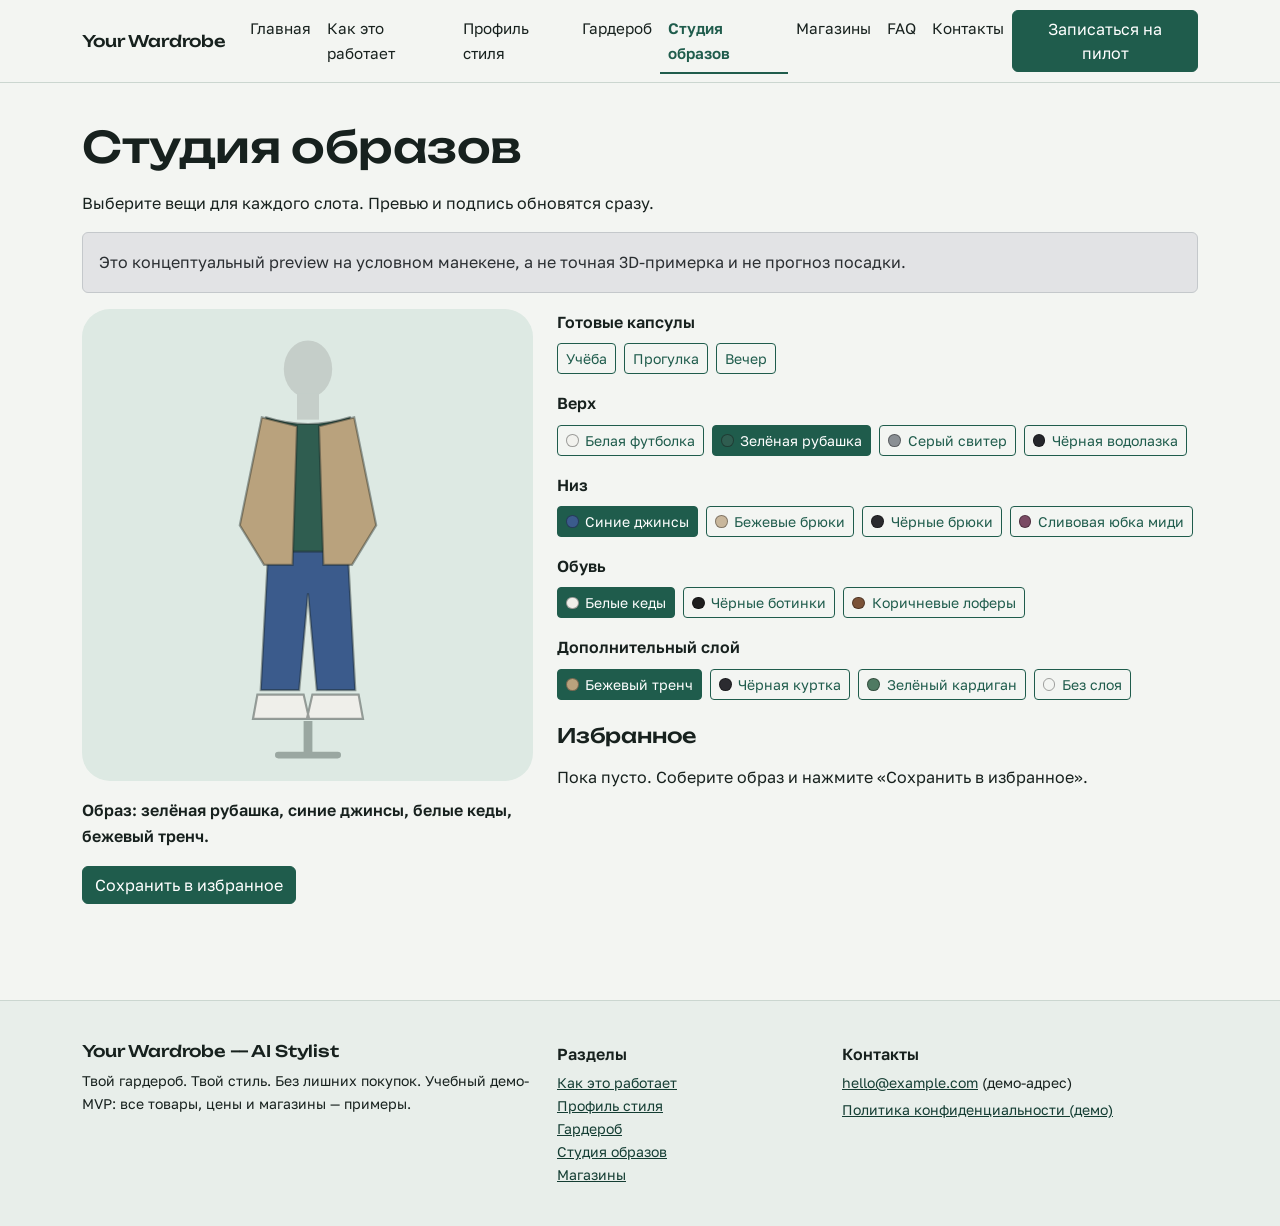
==== outfit-studio.html @ 8092bf1c "Initial upload of Your Wardrobe Co-authored-by: Copilot <223556219+Copilot@users.noreply.github.com>" ====
<!DOCTYPE html>
<html lang="ru"><head><meta charset="utf-8"><meta name="viewport" content="width=device-width, initial-scale=1">
<title>Студия образов | Your Wardrobe</title>
<meta name="description" content="Your Wardrobe — AI Stylist: демонстрационный MVP цифрового гардероба и сборки образов.">
<link rel="preconnect" href="https://fonts.googleapis.com"><link rel="preconnect" href="https://fonts.gstatic.com" crossorigin>
<link href="https://fonts.googleapis.com/css2?family=Golos+Text:wght@400;600&family=Unbounded:wght@500&display=swap" rel="stylesheet">
<link href="https://cdn.jsdelivr.net/npm/bootstrap@5.3.3/dist/css/bootstrap.min.css" rel="stylesheet">
<link href="assets/css/styles.css" rel="stylesheet"></head>
<body><a class="skip" href="#main">К содержимому</a>
<header><nav class="navbar navbar-expand-xl fixed-top" aria-label="Основная навигация"><div class="container">
<a class="navbar-brand brand" href="index.html">Your Wardrobe</a>
<button class="navbar-toggler" type="button" data-bs-toggle="collapse" data-bs-target="#nav" aria-controls="nav" aria-expanded="false" aria-label="Открыть меню"><span class="navbar-toggler-icon"></span></button>
<div class="collapse navbar-collapse" id="nav"><ul class="navbar-nav me-auto"><li class="nav-item"><a class="nav-link" href="index.html">Главная</a></li><li class="nav-item"><a class="nav-link" href="how-it-works.html">Как это работает</a></li><li class="nav-item"><a class="nav-link" href="style-profile.html">Профиль стиля</a></li><li class="nav-item"><a class="nav-link" href="wardrobe.html">Гардероб</a></li><li class="nav-item"><a class="nav-link active" href="outfit-studio.html" aria-current="page">Студия образов</a></li><li class="nav-item"><a class="nav-link" href="shops.html">Магазины</a></li><li class="nav-item"><a class="nav-link" href="faq.html">FAQ</a></li><li class="nav-item"><a class="nav-link" href="contact.html">Контакты</a></li></ul>
<a class="btn btn-primary" href="join.html">Записаться на пилот</a></div></div></nav></header>
<main id="main"><section class="section"><div class="container"><h1>Студия образов</h1><p class="mt-3">Выберите вещи для каждого слота. Превью и подпись обновятся сразу.</p><noscript><div class="alert alert-warning">Для этой функции нужен JavaScript. Включите его в браузере, чтобы попробовать демо.</div></noscript>
<div class="alert alert-secondary" role="note">Это концептуальный preview на условном манекене, а не точная 3D-примерка и не прогноз посадки.</div>
<div id="studio" class="row g-4"><div class="col-lg-5"><div class="stage" id="stage"></div><p id="cap" class="mt-3 fw-semibold" aria-live="polite"></p>
<div class="d-flex flex-wrap gap-2"><button id="save" type="button" class="btn btn-primary">Сохранить в избранное</button></div><p id="save-status" class="small mt-2" role="status" aria-live="polite"></p></div>
<div class="col-lg-7"><div class="mb-3"><p class="fw-semibold mb-2">Готовые капсулы</p><div class="d-flex flex-wrap gap-2"><button type="button" class="btn btn-outline-primary btn-sm" data-preset="Учёба">Учёба</button><button type="button" class="btn btn-outline-primary btn-sm" data-preset="Прогулка">Прогулка</button><button type="button" class="btn btn-outline-primary btn-sm" data-preset="Вечер">Вечер</button></div></div>
<fieldset class="mb-3"><legend class="fs-6 fw-semibold">Верх</legend><div class="d-flex flex-wrap gap-2" id="slot-top"></div></fieldset><fieldset class="mb-3"><legend class="fs-6 fw-semibold">Низ</legend><div class="d-flex flex-wrap gap-2" id="slot-bottom"></div></fieldset><fieldset class="mb-3"><legend class="fs-6 fw-semibold">Обувь</legend><div class="d-flex flex-wrap gap-2" id="slot-shoes"></div></fieldset><fieldset class="mb-3"><legend class="fs-6 fw-semibold">Дополнительный слой</legend><div class="d-flex flex-wrap gap-2" id="slot-layer"></div></fieldset>
<h2 class="h5 mt-4">Избранное</h2><ul id="favs" class="list-unstyled"></ul></div></div></div></section></main>
<footer><div class="container"><div class="row g-4">
<div class="col-md-5"><p class="brand mb-2">Your Wardrobe — AI Stylist</p><p class="small">Твой гардероб. Твой стиль. Без лишних покупок. Учебный демо-MVP: все товары, цены и магазины — примеры.</p></div>
<div class="col-6 col-md-3"><p class="fw-semibold mb-1">Разделы</p><ul class="list-unstyled small mb-0"><li><a href="how-it-works.html">Как это работает</a></li><li><a href="style-profile.html">Профиль стиля</a></li><li><a href="wardrobe.html">Гардероб</a></li><li><a href="outfit-studio.html">Студия образов</a></li><li><a href="shops.html">Магазины</a></li></ul></div>
<div class="col-6 col-md-4"><p class="fw-semibold mb-1">Контакты</p><p class="small mb-1"><a href="mailto:hello@example.com">hello@example.com</a> (демо-адрес)</p><p class="small mb-0"><a href="faq.html#privacy">Политика конфиденциальности (демо)</a></p></div>
</div></div></footer>
<script src="https://cdn.jsdelivr.net/npm/bootstrap@5.3.3/dist/js/bootstrap.bundle.min.js"></script>
<script src="assets/js/main.js"></script></body></html>
---- assets/css/styles.css ----
/* Your Wardrobe — design tokens */
:root{--bg:#F3F5F2;--ink:#17211E;--accent:#1F5C4C;--accent-dk:#143D33;--soft:#DDE9E3;--line:#CBD6D0;--err:#A8321F;--r:14px;
--bs-body-font-family:'Golos Text',system-ui,sans-serif;--bs-body-bg:var(--bg);--bs-body-color:var(--ink);
--bs-link-color:var(--accent);--bs-link-hover-color:var(--accent-dk);--bs-primary:var(--accent)}
html{scroll-padding-top:5rem}
body{padding-top:4.5rem;line-height:1.65}
h1,h2,h3,.brand{font-family:'Unbounded',sans-serif;font-weight:500;line-height:1.25;letter-spacing:-.01em;overflow-wrap:break-word}
h1{font-size:clamp(1.6rem,5vw,2.7rem)}h2{font-size:clamp(1.25rem,3vw,1.8rem)}h3{font-size:1.02rem}
p{max-width:68ch}
.skip{position:absolute;left:-999px;top:0;background:#fff;padding:.5rem 1rem;z-index:2000}.skip:focus{left:0}
.navbar{background:var(--bg);border-bottom:1px solid var(--line)}
.brand{color:var(--ink);text-decoration:none;font-size:1rem}.brand:hover{color:var(--accent)}
.navbar .nav-link{color:var(--ink);font-size:.95rem}
.navbar .nav-link.active{color:var(--accent);font-weight:600;box-shadow:inset 0 -2px var(--accent)}
.btn-primary{--bs-btn-bg:var(--accent);--bs-btn-border-color:var(--accent);--bs-btn-hover-bg:var(--accent-dk);--bs-btn-hover-border-color:var(--accent-dk);--bs-btn-active-bg:var(--accent-dk);--bs-btn-active-border-color:var(--accent-dk);--bs-btn-disabled-bg:var(--accent);--bs-btn-disabled-border-color:var(--accent)}
.btn-outline-primary{--bs-btn-color:var(--accent);--bs-btn-border-color:var(--accent);--bs-btn-hover-bg:var(--accent);--bs-btn-hover-border-color:var(--accent);--bs-btn-active-bg:var(--accent);--bs-btn-active-border-color:var(--accent);--bs-btn-disabled-color:var(--accent);--bs-btn-disabled-border-color:var(--accent)}
:focus-visible{outline:3px solid var(--accent);outline-offset:2px}
.btn-check:focus-visible+.btn{outline:3px solid var(--accent);outline-offset:2px}
.section{padding:3rem 0}
.card-y{background:#fff;border:1px solid var(--line);border-radius:var(--r);padding:1.25rem}
.stage{background:var(--soft);border-radius:28px;padding:1rem;display:grid;place-items:center;min-height:300px}
.stage svg{max-height:440px;width:auto;max-width:100%;height:auto}
.mannequin path{transition:fill .25s}
.tile .icon{background:var(--soft);border-radius:10px;aspect-ratio:1;display:grid;place-items:center;overflow:hidden}
.tile .icon svg{width:62%;height:auto}.tile .icon img{width:100%;height:100%;object-fit:cover}
.demo-badge{display:inline-block;background:var(--soft);color:var(--accent-dk);border-radius:99px;padding:.1rem .65rem;font-size:.8rem}
.dot{display:inline-block;width:.8rem;height:.8rem;border-radius:50%;border:1px solid rgba(0,0,0,.35);margin-right:.4rem;vertical-align:-1px}
.invalid-msg{color:var(--err);font-size:.875rem;margin-top:.25rem}.invalid-msg:empty{display:none}
.form-control.is-invalid,.form-select.is-invalid{border-color:var(--err);background-image:none}
.form-text{color:#4A5A55}
.hp{position:absolute;left:-9999px;height:0;overflow:hidden}
.progress{height:.5rem}.progress-bar{background:var(--accent)}
.accordion{--bs-accordion-active-bg:var(--soft);--bs-accordion-active-color:var(--ink);--bs-accordion-btn-focus-box-shadow:0 0 0 .2rem rgba(31,92,76,.4)}
.steps{counter-reset:s;list-style:none;padding:0}
.steps li{counter-increment:s;display:flex;gap:1rem;padding:1.1rem 0;border-bottom:1px solid var(--line)}
.steps li::before{content:counter(s);flex:none;width:2.2rem;height:2.2rem;border-radius:50%;background:var(--accent);color:#fff;display:grid;place-items:center;font-weight:600}
footer{border-top:1px solid var(--line);background:#E8EEEA;padding:2.5rem 0;margin-top:2rem}
footer a{color:var(--accent-dk)}
@media (prefers-reduced-motion:reduce){*{animation:none!important;transition:none!important;scroll-behavior:auto!important}}
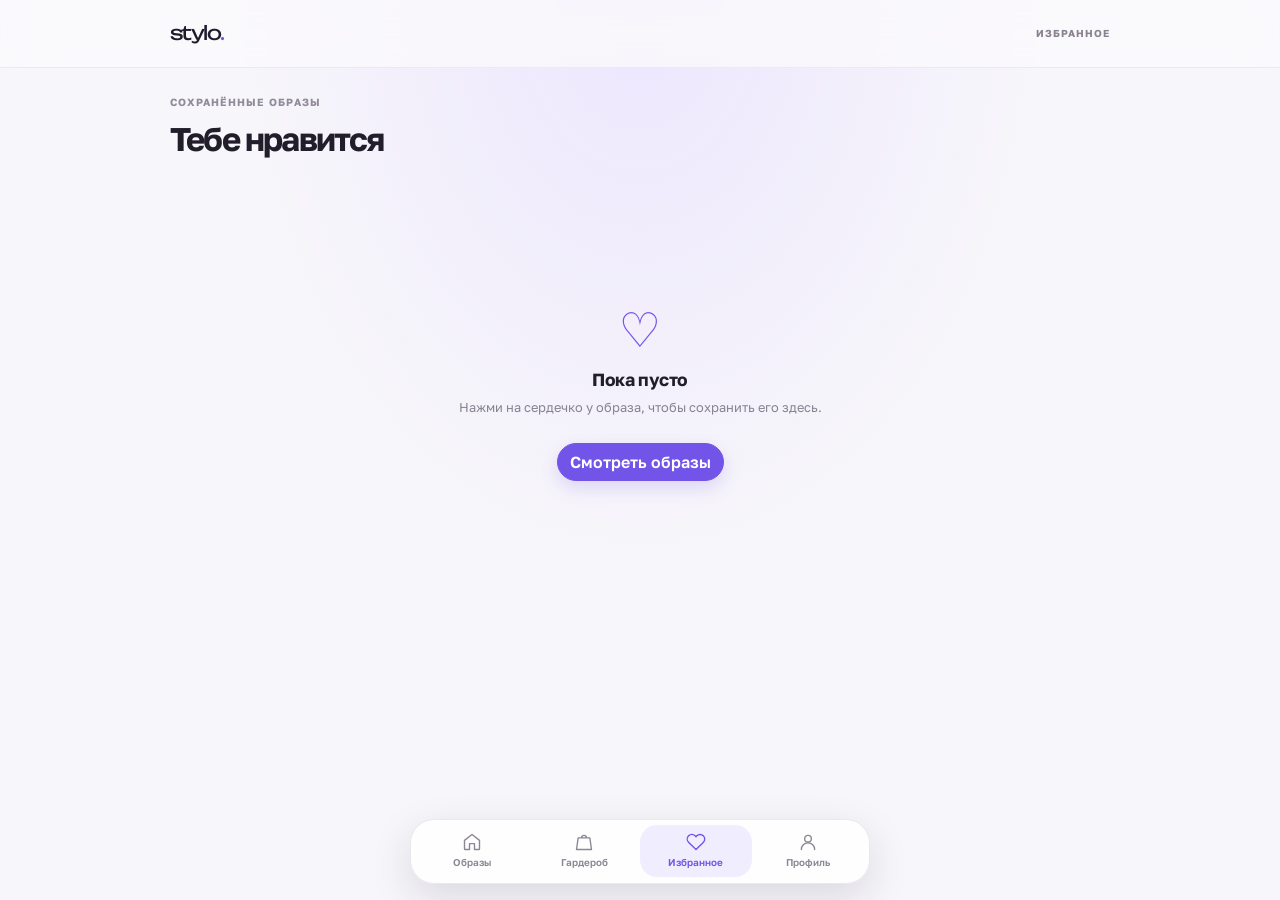
==== commit f823e19c: "Build mobile-first outfit inspiration app prototype Co-authored-by: Copilot <223556219+Copilot@users" ====
--- a/outfit-studio.html
+++ b/outfit-studio.html
@@ -1,28 +1,42 @@
-<!DOCTYPE html>
-<html lang="ru"><head><meta charset="utf-8"><meta name="viewport" content="width=device-width, initial-scale=1">
-<title>Студия образов | Your Wardrobe</title>
-<meta name="description" content="Your Wardrobe — AI Stylist: демонстрационный MVP цифрового гардероба и сборки образов.">
-<link rel="preconnect" href="https://fonts.googleapis.com"><link rel="preconnect" href="https://fonts.gstatic.com" crossorigin>
-<link href="https://fonts.googleapis.com/css2?family=Golos+Text:wght@400;600&family=Unbounded:wght@500&display=swap" rel="stylesheet">
-<link href="https://cdn.jsdelivr.net/npm/bootstrap@5.3.3/dist/css/bootstrap.min.css" rel="stylesheet">
-<link href="assets/css/styles.css" rel="stylesheet"></head>
-<body><a class="skip" href="#main">К содержимому</a>
-<header><nav class="navbar navbar-expand-xl fixed-top" aria-label="Основная навигация"><div class="container">
-<a class="navbar-brand brand" href="index.html">Your Wardrobe</a>
-<button class="navbar-toggler" type="button" data-bs-toggle="collapse" data-bs-target="#nav" aria-controls="nav" aria-expanded="false" aria-label="Открыть меню"><span class="navbar-toggler-icon"></span></button>
-<div class="collapse navbar-collapse" id="nav"><ul class="navbar-nav me-auto"><li class="nav-item"><a class="nav-link" href="index.html">Главная</a></li><li class="nav-item"><a class="nav-link" href="how-it-works.html">Как это работает</a></li><li class="nav-item"><a class="nav-link" href="style-profile.html">Профиль стиля</a></li><li class="nav-item"><a class="nav-link" href="wardrobe.html">Гардероб</a></li><li class="nav-item"><a class="nav-link active" href="outfit-studio.html" aria-current="page">Студия образов</a></li><li class="nav-item"><a class="nav-link" href="shops.html">Магазины</a></li><li class="nav-item"><a class="nav-link" href="faq.html">FAQ</a></li><li class="nav-item"><a class="nav-link" href="contact.html">Контакты</a></li></ul>
-<a class="btn btn-primary" href="join.html">Записаться на пилот</a></div></div></nav></header>
-<main id="main"><section class="section"><div class="container"><h1>Студия образов</h1><p class="mt-3">Выберите вещи для каждого слота. Превью и подпись обновятся сразу.</p><noscript><div class="alert alert-warning">Для этой функции нужен JavaScript. Включите его в браузере, чтобы попробовать демо.</div></noscript>
-<div class="alert alert-secondary" role="note">Это концептуальный preview на условном манекене, а не точная 3D-примерка и не прогноз посадки.</div>
-<div id="studio" class="row g-4"><div class="col-lg-5"><div class="stage" id="stage"></div><p id="cap" class="mt-3 fw-semibold" aria-live="polite"></p>
-<div class="d-flex flex-wrap gap-2"><button id="save" type="button" class="btn btn-primary">Сохранить в избранное</button></div><p id="save-status" class="small mt-2" role="status" aria-live="polite"></p></div>
-<div class="col-lg-7"><div class="mb-3"><p class="fw-semibold mb-2">Готовые капсулы</p><div class="d-flex flex-wrap gap-2"><button type="button" class="btn btn-outline-primary btn-sm" data-preset="Учёба">Учёба</button><button type="button" class="btn btn-outline-primary btn-sm" data-preset="Прогулка">Прогулка</button><button type="button" class="btn btn-outline-primary btn-sm" data-preset="Вечер">Вечер</button></div></div>
-<fieldset class="mb-3"><legend class="fs-6 fw-semibold">Верх</legend><div class="d-flex flex-wrap gap-2" id="slot-top"></div></fieldset><fieldset class="mb-3"><legend class="fs-6 fw-semibold">Низ</legend><div class="d-flex flex-wrap gap-2" id="slot-bottom"></div></fieldset><fieldset class="mb-3"><legend class="fs-6 fw-semibold">Обувь</legend><div class="d-flex flex-wrap gap-2" id="slot-shoes"></div></fieldset><fieldset class="mb-3"><legend class="fs-6 fw-semibold">Дополнительный слой</legend><div class="d-flex flex-wrap gap-2" id="slot-layer"></div></fieldset>
-<h2 class="h5 mt-4">Избранное</h2><ul id="favs" class="list-unstyled"></ul></div></div></div></section></main>
-<footer><div class="container"><div class="row g-4">
-<div class="col-md-5"><p class="brand mb-2">Your Wardrobe — AI Stylist</p><p class="small">Твой гардероб. Твой стиль. Без лишних покупок. Учебный демо-MVP: все товары, цены и магазины — примеры.</p></div>
-<div class="col-6 col-md-3"><p class="fw-semibold mb-1">Разделы</p><ul class="list-unstyled small mb-0"><li><a href="how-it-works.html">Как это работает</a></li><li><a href="style-profile.html">Профиль стиля</a></li><li><a href="wardrobe.html">Гардероб</a></li><li><a href="outfit-studio.html">Студия образов</a></li><li><a href="shops.html">Магазины</a></li></ul></div>
-<div class="col-6 col-md-4"><p class="fw-semibold mb-1">Контакты</p><p class="small mb-1"><a href="mailto:hello@example.com">hello@example.com</a> (демо-адрес)</p><p class="small mb-0"><a href="faq.html#privacy">Политика конфиденциальности (демо)</a></p></div>
-</div></div></footer>
-<script src="https://cdn.jsdelivr.net/npm/bootstrap@5.3.3/dist/js/bootstrap.bundle.min.js"></script>
-<script src="assets/js/main.js"></script></body></html>+<!doctype html>
+<html lang="ru">
+  <head>
+    <meta charset="utf-8">
+    <meta name="viewport" content="width=device-width, initial-scale=1, viewport-fit=cover">
+    <meta name="theme-color" content="#f7f6fa">
+    <title>Избранное — Your Wardrobe</title>
+    <link rel="preconnect" href="https://fonts.googleapis.com">
+    <link rel="preconnect" href="https://fonts.gstatic.com" crossorigin>
+    <link href="https://fonts.googleapis.com/css2?family=Golos+Text:wght@400;500;600;700&family=Unbounded:wght@500;600&display=swap" rel="stylesheet">
+    <link href="https://cdn.jsdelivr.net/npm/bootstrap@5.3.3/dist/css/bootstrap.min.css" rel="stylesheet">
+    <link href="assets/css/styles.css?v=app-ui" rel="stylesheet">
+  </head>
+  <body class="app-page">
+    <a class="skip" href="#main">К содержимому</a>
+    <header class="app-header">
+      <a class="app-wordmark" href="index.html">stylo<span>.</span></a>
+      <span class="profile-page-label">ИЗБРАННОЕ</span>
+    </header>
+    <main id="main" class="app-shell">
+      <section class="app-intro">
+        <p class="eyebrow">СОХРАНЁННЫЕ ОБРАЗЫ</p>
+        <h1>Тебе нравится</h1>
+      </section>
+      <div class="look-grid" id="favorites-grid" aria-live="polite"></div>
+      <div class="empty-favorites" id="favorites-empty" hidden>
+        <span aria-hidden="true">♡</span>
+        <h2>Пока пусто</h2>
+        <p>Нажми на сердечко у образа, чтобы сохранить его здесь.</p>
+        <a class="btn btn-primary" href="index.html">Смотреть образы</a>
+      </div>
+      <p class="storage-status" id="favorite-status" role="status" aria-live="polite" hidden></p>
+    </main>
+    <nav class="app-tabs" aria-label="Разделы приложения">
+      <a class="app-tab" href="index.html"><svg viewBox="0 0 24 24" aria-hidden="true"><path d="m3 10 9-7 9 7v10a1 1 0 0 1-1 1h-5v-7H9v7H4a1 1 0 0 1-1-1Z"/></svg><span>Образы</span></a>
+      <a class="app-tab" href="wardrobe.html"><svg viewBox="0 0 24 24" aria-hidden="true"><path d="M5 7h14l2 14H3L5 7ZM9 7a3 3 0 0 1 6 0"/></svg><span>Гардероб</span></a>
+      <a class="app-tab is-active" href="outfit-studio.html" aria-current="page"><svg viewBox="0 0 24 24" aria-hidden="true"><path d="M20.8 4.6a5.5 5.5 0 0 0-7.8 0L12 5.7l-1.1-1.1a5.5 5.5 0 0 0-7.8 7.8l1.1 1.1L12 21l7.8-7.5 1.1-1.1a5.5 5.5 0 0 0-.1-7.8Z"/></svg><span>Избранное</span></a>
+      <a class="app-tab" href="style-profile.html"><svg viewBox="0 0 24 24" aria-hidden="true"><circle cx="12" cy="8" r="4"/><path d="M4 21a8 8 0 0 1 16 0"/></svg><span>Профиль</span></a>
+    </nav>
+    <script src="assets/js/app.js"></script>
+  </body>
+</html>
--- a/assets/css/styles.css
+++ b/assets/css/styles.css
@@ -1,39 +1,726 @@
-/* Your Wardrobe — design tokens */
-:root{--bg:#F3F5F2;--ink:#17211E;--accent:#1F5C4C;--accent-dk:#143D33;--soft:#DDE9E3;--line:#CBD6D0;--err:#A8321F;--r:14px;
---bs-body-font-family:'Golos Text',system-ui,sans-serif;--bs-body-bg:var(--bg);--bs-body-color:var(--ink);
---bs-link-color:var(--accent);--bs-link-hover-color:var(--accent-dk);--bs-primary:var(--accent)}
-html{scroll-padding-top:5rem}
-body{padding-top:4.5rem;line-height:1.65}
-h1,h2,h3,.brand{font-family:'Unbounded',sans-serif;font-weight:500;line-height:1.25;letter-spacing:-.01em;overflow-wrap:break-word}
-h1{font-size:clamp(1.6rem,5vw,2.7rem)}h2{font-size:clamp(1.25rem,3vw,1.8rem)}h3{font-size:1.02rem}
-p{max-width:68ch}
-.skip{position:absolute;left:-999px;top:0;background:#fff;padding:.5rem 1rem;z-index:2000}.skip:focus{left:0}
-.navbar{background:var(--bg);border-bottom:1px solid var(--line)}
-.brand{color:var(--ink);text-decoration:none;font-size:1rem}.brand:hover{color:var(--accent)}
-.navbar .nav-link{color:var(--ink);font-size:.95rem}
-.navbar .nav-link.active{color:var(--accent);font-weight:600;box-shadow:inset 0 -2px var(--accent)}
-.btn-primary{--bs-btn-bg:var(--accent);--bs-btn-border-color:var(--accent);--bs-btn-hover-bg:var(--accent-dk);--bs-btn-hover-border-color:var(--accent-dk);--bs-btn-active-bg:var(--accent-dk);--bs-btn-active-border-color:var(--accent-dk);--bs-btn-disabled-bg:var(--accent);--bs-btn-disabled-border-color:var(--accent)}
-.btn-outline-primary{--bs-btn-color:var(--accent);--bs-btn-border-color:var(--accent);--bs-btn-hover-bg:var(--accent);--bs-btn-hover-border-color:var(--accent);--bs-btn-active-bg:var(--accent);--bs-btn-active-border-color:var(--accent);--bs-btn-disabled-color:var(--accent);--bs-btn-disabled-border-color:var(--accent)}
-:focus-visible{outline:3px solid var(--accent);outline-offset:2px}
-.btn-check:focus-visible+.btn{outline:3px solid var(--accent);outline-offset:2px}
-.section{padding:3rem 0}
-.card-y{background:#fff;border:1px solid var(--line);border-radius:var(--r);padding:1.25rem}
-.stage{background:var(--soft);border-radius:28px;padding:1rem;display:grid;place-items:center;min-height:300px}
-.stage svg{max-height:440px;width:auto;max-width:100%;height:auto}
-.mannequin path{transition:fill .25s}
-.tile .icon{background:var(--soft);border-radius:10px;aspect-ratio:1;display:grid;place-items:center;overflow:hidden}
-.tile .icon svg{width:62%;height:auto}.tile .icon img{width:100%;height:100%;object-fit:cover}
-.demo-badge{display:inline-block;background:var(--soft);color:var(--accent-dk);border-radius:99px;padding:.1rem .65rem;font-size:.8rem}
-.dot{display:inline-block;width:.8rem;height:.8rem;border-radius:50%;border:1px solid rgba(0,0,0,.35);margin-right:.4rem;vertical-align:-1px}
-.invalid-msg{color:var(--err);font-size:.875rem;margin-top:.25rem}.invalid-msg:empty{display:none}
-.form-control.is-invalid,.form-select.is-invalid{border-color:var(--err);background-image:none}
-.form-text{color:#4A5A55}
-.hp{position:absolute;left:-9999px;height:0;overflow:hidden}
-.progress{height:.5rem}.progress-bar{background:var(--accent)}
-.accordion{--bs-accordion-active-bg:var(--soft);--bs-accordion-active-color:var(--ink);--bs-accordion-btn-focus-box-shadow:0 0 0 .2rem rgba(31,92,76,.4)}
-.steps{counter-reset:s;list-style:none;padding:0}
-.steps li{counter-increment:s;display:flex;gap:1rem;padding:1.1rem 0;border-bottom:1px solid var(--line)}
-.steps li::before{content:counter(s);flex:none;width:2.2rem;height:2.2rem;border-radius:50%;background:var(--accent);color:#fff;display:grid;place-items:center;font-weight:600}
-footer{border-top:1px solid var(--line);background:#E8EEEA;padding:2.5rem 0;margin-top:2rem}
-footer a{color:var(--accent-dk)}
-@media (prefers-reduced-motion:reduce){*{animation:none!important;transition:none!important;scroll-behavior:auto!important}}
+/* Your Wardrobe — minimal violet design system */
+:root {
+  --bg: #fbfaff;
+  --ink: #211d2b;
+  --muted: #716c7b;
+  --accent: #7354e8;
+  --accent-dk: #5c3cc9;
+  --soft: #f0edff;
+  --line: #e9e5f1;
+  --err: #a83246;
+  --r: 24px;
+  --shadow: 0 18px 48px rgba(48, 34, 91, .08);
+  --bs-body-font-family: 'Golos Text', system-ui, sans-serif;
+  --bs-body-bg: var(--bg);
+  --bs-body-color: var(--ink);
+  --bs-link-color: var(--accent-dk);
+  --bs-link-hover-color: var(--accent);
+  --bs-primary: var(--accent);
+}
+
+html {
+  scroll-padding-top: 6rem;
+  scroll-behavior: smooth;
+}
+
+body {
+  min-height: 100vh;
+  padding-top: 4.75rem;
+  line-height: 1.7;
+  background:
+    radial-gradient(ellipse at 12% 0%, rgba(221, 212, 255, .48), transparent 34rem),
+    radial-gradient(ellipse at 96% 28%, rgba(239, 232, 255, .46), transparent 32rem),
+    var(--bg);
+  animation: page-in .55s ease-out both;
+}
+
+h1, h2, h3, .brand {
+  font-family: 'Unbounded', sans-serif;
+  font-weight: 500;
+  line-height: 1.25;
+  letter-spacing: -.025em;
+  overflow-wrap: break-word;
+}
+
+h1 { font-size: clamp(1.8rem, 5vw, 3.25rem); }
+h2 { font-size: clamp(1.35rem, 3vw, 2rem); }
+h3 { font-size: 1.02rem; }
+p { max-width: 68ch; }
+a { text-underline-offset: .2em; }
+
+.skip {
+  position: absolute;
+  z-index: 2000;
+  top: 0;
+  left: -999px;
+  padding: .65rem 1rem;
+  border-radius: 0 0 14px 14px;
+  background: #fff;
+}
+.skip:focus { left: 1rem; }
+
+.navbar {
+  border-bottom: 1px solid rgba(226, 221, 238, .72);
+  background: rgba(251, 250, 255, .78);
+  -webkit-backdrop-filter: saturate(180%) blur(20px);
+  backdrop-filter: saturate(180%) blur(20px);
+}
+
+.brand {
+  color: var(--ink);
+  font-size: 1rem;
+  text-decoration: none;
+}
+.brand:hover { color: var(--accent); }
+.navbar .nav-link {
+  margin: .15rem;
+  padding: .55rem .7rem;
+  border-radius: 12px;
+  color: var(--ink);
+  font-size: .92rem;
+  transition: background-color .2s ease, color .2s ease;
+}
+.navbar .nav-link:hover { background: var(--soft); color: var(--accent-dk); }
+.navbar .nav-link.active {
+  background: var(--soft);
+  color: var(--accent-dk);
+  font-weight: 600;
+  box-shadow: none;
+}
+.navbar-toggler { border: 0; border-radius: 12px; }
+.navbar-toggler:focus { box-shadow: 0 0 0 .2rem rgba(115, 84, 232, .2); }
+
+.btn {
+  border-radius: 999px;
+  font-weight: 600;
+  transition: transform .2s ease, box-shadow .2s ease, background-color .2s ease;
+}
+.btn:hover { transform: translateY(-1px); }
+.btn-primary {
+  --bs-btn-bg: var(--accent);
+  --bs-btn-border-color: var(--accent);
+  --bs-btn-hover-bg: var(--accent-dk);
+  --bs-btn-hover-border-color: var(--accent-dk);
+  --bs-btn-active-bg: var(--accent-dk);
+  --bs-btn-active-border-color: var(--accent-dk);
+  --bs-btn-disabled-bg: var(--accent);
+  --bs-btn-disabled-border-color: var(--accent);
+  box-shadow: 0 7px 18px rgba(115, 84, 232, .19);
+}
+.btn-outline-primary {
+  --bs-btn-color: var(--accent-dk);
+  --bs-btn-border-color: #d7cdf8;
+  --bs-btn-hover-color: #fff;
+  --bs-btn-hover-bg: var(--accent);
+  --bs-btn-hover-border-color: var(--accent);
+  --bs-btn-active-bg: var(--accent-dk);
+  --bs-btn-active-border-color: var(--accent-dk);
+  --bs-btn-disabled-color: var(--accent);
+  --bs-btn-disabled-border-color: #d7cdf8;
+}
+.btn-check:checked + .btn-outline-primary {
+  color: #fff;
+  background-color: var(--accent);
+  border-color: var(--accent);
+}
+
+:focus-visible {
+  outline: 3px solid rgba(115, 84, 232, .75);
+  outline-offset: 3px;
+}
+.btn-check:focus-visible + .btn { outline: 3px solid var(--accent); outline-offset: 2px; }
+
+.section { padding: clamp(2.5rem, 6vw, 5rem) 0; }
+.section + .section { padding-top: 1rem; }
+.section h1 + p, .section h2 + p { color: var(--muted); }
+
+.card-y {
+  padding: clamp(1.25rem, 3vw, 1.75rem);
+  border: 1px solid rgba(231, 226, 241, .9);
+  border-radius: var(--r);
+  background: rgba(255, 255, 255, .88);
+  box-shadow: 0 8px 26px rgba(48, 34, 91, .045);
+  transition: transform .25s ease, box-shadow .25s ease, border-color .25s ease;
+}
+.card-y:hover {
+  transform: translateY(-3px);
+  border-color: #ddd4fa;
+  box-shadow: var(--shadow);
+}
+.card-y h2, .card-y h3 { color: var(--ink); }
+.card-y a { font-weight: 600; }
+
+.stage {
+  display: grid;
+  min-height: 300px;
+  padding: 1.25rem;
+  place-items: center;
+  overflow: hidden;
+  border: 1px solid rgba(255, 255, 255, .8);
+  border-radius: clamp(28px, 5vw, 44px);
+  background: linear-gradient(145deg, #f1edff, #fff 62%, #e9e2ff);
+  box-shadow: var(--shadow);
+}
+.stage svg { width: auto; max-width: 100%; height: auto; max-height: 440px; }
+.mannequin path { transition: fill .25s ease; }
+
+.tile .icon {
+  display: grid;
+  overflow: hidden;
+  aspect-ratio: 1;
+  place-items: center;
+  border-radius: 20px;
+  background: var(--soft);
+}
+.tile .icon svg { width: 62%; height: auto; }
+.tile .icon img { width: 100%; height: 100%; object-fit: cover; }
+.demo-badge {
+  display: inline-block;
+  padding: .2rem .75rem;
+  border-radius: 99px;
+  background: var(--soft);
+  color: var(--accent-dk);
+  font-size: .8rem;
+}
+.dot {
+  display: inline-block;
+  width: .8rem;
+  height: .8rem;
+  margin-right: .4rem;
+  border: 1px solid rgba(0, 0, 0, .35);
+  border-radius: 50%;
+  vertical-align: -1px;
+}
+
+.form-control, .form-select {
+  min-height: 2.9rem;
+  border-color: var(--line);
+  border-radius: 14px;
+  background-color: rgba(255, 255, 255, .9);
+}
+.form-control:focus, .form-select:focus {
+  border-color: #a996f2;
+  box-shadow: 0 0 0 .22rem rgba(115, 84, 232, .14);
+}
+.form-control-color { min-height: 2.9rem; }
+.form-label, legend { font-weight: 600; }
+.form-text { color: var(--muted); }
+.invalid-msg { margin-top: .25rem; color: var(--err); font-size: .875rem; }
+.invalid-msg:empty { display: none; }
+.form-control.is-invalid, .form-select.is-invalid { border-color: var(--err); background-image: none; }
+.hp { position: absolute; left: -9999px; height: 0; overflow: hidden; }
+.progress { height: .55rem; overflow: hidden; border-radius: 99px; background: var(--soft); }
+.progress-bar { border-radius: inherit; background: linear-gradient(90deg, var(--accent), #a18bff); }
+.accordion {
+  --bs-accordion-bg: rgba(255, 255, 255, .9);
+  --bs-accordion-border-color: var(--line);
+  --bs-accordion-border-radius: 18px;
+  --bs-accordion-active-bg: var(--soft);
+  --bs-accordion-active-color: var(--ink);
+  --bs-accordion-btn-focus-box-shadow: 0 0 0 .2rem rgba(115, 84, 232, .2);
+}
+.accordion-item { overflow: hidden; border-radius: 18px !important; }
+.accordion-button { font-weight: 600; }
+
+.steps { padding: 0; list-style: none; counter-reset: s; }
+.steps li {
+  display: flex;
+  gap: 1rem;
+  padding: 1.1rem 0;
+  border-bottom: 1px solid var(--line);
+  counter-increment: s;
+}
+.steps li::before {
+  display: grid;
+  width: 2.35rem;
+  height: 2.35rem;
+  flex: none;
+  place-items: center;
+  border-radius: 50%;
+  background: var(--soft);
+  color: var(--accent-dk);
+  content: counter(s);
+  font-weight: 600;
+}
+
+.alert { border: 0; border-radius: 18px; }
+footer {
+  margin-top: 2rem;
+  padding: 2.75rem 0;
+  border-top: 1px solid var(--line);
+  background: rgba(244, 241, 252, .82);
+}
+footer a { color: var(--accent-dk); }
+
+@keyframes page-in {
+  from { opacity: 0; transform: translateY(8px); }
+  to { opacity: 1; transform: translateY(0); }
+}
+
+@media (max-width: 1199.98px) {
+  .navbar .navbar-collapse {
+    margin-top: .65rem;
+    padding: .75rem;
+    border: 1px solid var(--line);
+    border-radius: 20px;
+    background: rgba(255, 255, 255, .96);
+    box-shadow: var(--shadow);
+  }
+}
+
+@media (max-width: 575.98px) {
+  body { padding-top: 4.25rem; }
+  .section { padding: 2.5rem 0; }
+  .stage { min-height: 250px; }
+  footer { margin-top: 1rem; }
+}
+
+@media (prefers-reduced-motion: reduce) {
+  *, *::before, *::after {
+    animation-duration: .01ms !important;
+    animation-iteration-count: 1 !important;
+    scroll-behavior: auto !important;
+    transition-duration: .01ms !important;
+  }
+}
+
+body.app-page {
+  min-height: 100dvh;
+  padding: 4.5rem 0 calc(5.5rem + env(safe-area-inset-bottom));
+  overflow-x: clip;
+  animation: none;
+  background:
+    radial-gradient(ellipse at 50% 0%, rgba(232, 224, 255, .72), transparent 25rem),
+    #f7f6fa;
+}
+.app-page .navbar-collapse,
+.app-page .navbar-toggler { display: none !important; }
+.app-page .navbar > .container { justify-content: flex-start; }
+.app-page footer { display: none; }
+.app-page .section { padding: 1.4rem 0 2rem; }
+.app-page .app-shell { margin: 0 auto; }
+.app-page .app-shell > h1,
+.app-page .app-shell .eyebrow + h1 {
+  margin: 0;
+  font-family: 'Golos Text', system-ui, sans-serif;
+  font-size: clamp(1.65rem, 5vw, 2.05rem);
+  font-weight: 700;
+  letter-spacing: -.055em;
+}
+.app-page #wcount { color: #888290; font-size: .73rem; }
+.app-page .tile { overflow: hidden; padding: .7rem; border-radius: 20px; }
+.app-page .tile .icon { border-radius: 16px; }
+.app-page .tile h3 { font-family: 'Golos Text', system-ui, sans-serif; font-size: .82rem; letter-spacing: 0; }
+.app-page #add-form { font-size: .83rem; }
+.app-page #add-form .btn { border-radius: 999px; }
+.profile-shell { padding-bottom: 1.2rem; }
+.profile-page-label { color: #898391; font-size: .63rem; font-weight: 700; letter-spacing: .1em; }
+.empty-favorites {
+  display: grid;
+  min-height: 48vh;
+  align-content: center;
+  justify-items: center;
+  padding: 1rem;
+  text-align: center;
+}
+.empty-favorites[hidden] { display: none; }
+.empty-favorites > span { color: var(--accent); font-size: 3rem; line-height: 1; }
+.empty-favorites h2 { margin: 1rem 0 .4rem; font-family: 'Golos Text', system-ui, sans-serif; font-size: 1.1rem; font-weight: 700; }
+.empty-favorites p { max-width: 24rem; color: #888290; font-size: .8rem; }
+.empty-favorites .btn { margin-top: .5rem; }
+.app-header {
+  position: fixed;
+  z-index: 20;
+  top: 0;
+  right: 0;
+  left: 0;
+  display: flex;
+  height: 4.25rem;
+  align-items: center;
+  justify-content: space-between;
+  padding: 0 max(1.2rem, calc((100vw - 940px) / 2));
+  border-bottom: 1px solid rgba(232, 229, 239, .8);
+  background: rgba(250, 249, 252, .82);
+  -webkit-backdrop-filter: saturate(180%) blur(20px);
+  backdrop-filter: saturate(180%) blur(20px);
+}
+.app-wordmark {
+  color: #201b2b;
+  font-family: 'Unbounded', sans-serif;
+  font-size: 1.22rem;
+  letter-spacing: -.08em;
+  text-decoration: none;
+}
+.app-wordmark span { color: var(--accent); }
+.header-profile {
+  display: grid;
+  width: 2.45rem;
+  height: 2.45rem;
+  place-items: center;
+  border: 0;
+  border-radius: 50%;
+  background: #e8e1ff;
+  color: var(--accent-dk);
+  font-size: .75rem;
+  font-weight: 700;
+  text-decoration: none;
+}
+.header-profile img { width: 100%; height: 100%; border-radius: inherit; object-fit: cover; }
+.app-shell {
+  width: min(100% - 2rem, 940px);
+  margin: 0 auto;
+}
+.app-intro { padding: 1.4rem 0 1.05rem; }
+.eyebrow {
+  margin: 0 0 .45rem;
+  color: #918a9c;
+  font-size: .65rem;
+  font-weight: 700;
+  letter-spacing: .12em;
+}
+.app-intro h1 {
+  margin: 0;
+  font-family: 'Golos Text', system-ui, sans-serif;
+  font-size: clamp(1.65rem, 5vw, 2.05rem);
+  font-weight: 700;
+  letter-spacing: -.055em;
+}
+.filter-rail {
+  display: flex;
+  gap: .55rem;
+  overflow: auto;
+  margin: 0 -12px 1.5rem;
+  padding: .2rem 1rem .7rem;
+  scrollbar-width: none;
+}
+.filter-rail::-webkit-scrollbar { display: none; }
+.filter-chip {
+  min-height: 2.35rem;
+  flex: none;
+  padding: .45rem .9rem;
+  border: 1px solid #e8e5ee;
+  border-radius: 999px;
+  background: rgba(255,255,255,.82);
+  color: #65606d;
+  font-size: .78rem;
+  font-weight: 600;
+  transition: background .2s ease, color .2s ease, border-color .2s ease;
+}
+.filter-chip.is-selected {
+  border-color: #211d2b;
+  background: #211d2b;
+  color: white;
+}
+.section-heading {
+  display: flex;
+  align-items: center;
+  justify-content: space-between;
+  gap: 1rem;
+  margin: 0 0 1rem;
+}
+.section-heading .eyebrow { margin-bottom: .28rem; }
+.section-heading h2 {
+  margin: 0;
+  font-family: 'Golos Text', system-ui, sans-serif;
+  font-size: 1.14rem;
+  font-weight: 700;
+  letter-spacing: -.035em;
+}
+.round-icon-button {
+  display: grid;
+  width: 2.65rem;
+  height: 2.65rem;
+  flex: none;
+  place-items: center;
+  border: 1px solid #e9e6ef;
+  border-radius: 50%;
+  background: #fff;
+  color: #211d2b;
+  transition: background .2s ease, transform .2s ease;
+}
+.round-icon-button:hover { transform: rotate(12deg); background: #f0edff; }
+.round-icon-button svg { width: 1.15rem; height: 1.15rem; fill: none; stroke: currentColor; stroke-linecap: round; stroke-linejoin: round; stroke-width: 1.7; }
+.look-grid {
+  display: grid;
+  grid-template-columns: repeat(2, minmax(0, 1fr));
+  gap: 1rem;
+}
+.look-card {
+  min-width: 0;
+  overflow: hidden;
+  border: 1px solid rgba(231, 227, 238, .88);
+  border-radius: 24px;
+  background: #fff;
+  box-shadow: 0 8px 26px rgba(48, 34, 91, .045);
+  animation: card-in .38s ease both;
+}
+.look-card[hidden] { display: none; }
+.look-image-wrap {
+  position: relative;
+  display: grid;
+  height: clamp(270px, 42vw, 420px);
+  place-items: center;
+  overflow: hidden;
+  padding: .7rem;
+  background: #fff;
+}
+.look-image {
+  width: 100%;
+  height: 100%;
+  object-fit: contain;
+  transition: transform .45s cubic-bezier(.2,.7,.2,1);
+}
+.look-card:hover .look-image { transform: scale(1.035); }
+.look-favorite {
+  position: absolute;
+  top: .8rem;
+  right: .8rem;
+  display: grid;
+  width: 2.45rem;
+  height: 2.45rem;
+  place-items: center;
+  border: 1px solid rgba(237,235,240,.9);
+  border-radius: 50%;
+  background: rgba(255,255,255,.86);
+  color: #726d79;
+  -webkit-backdrop-filter: blur(12px);
+  backdrop-filter: blur(12px);
+}
+.look-favorite svg { width: 1.2rem; height: 1.2rem; fill: transparent; stroke: currentColor; stroke-linecap: round; stroke-linejoin: round; stroke-width: 1.7; }
+.look-favorite[aria-pressed="true"] { color: #e65378; }
+.look-favorite[aria-pressed="true"] svg { fill: currentColor; }
+.look-number {
+  position: absolute;
+  bottom: .75rem;
+  left: .8rem;
+  padding: .28rem .55rem;
+  border: 1px solid rgba(235,232,241,.8);
+  border-radius: 99px;
+  background: rgba(255,255,255,.8);
+  color: #746e7c;
+  font-size: .61rem;
+  font-weight: 600;
+  -webkit-backdrop-filter: blur(12px);
+  backdrop-filter: blur(12px);
+}
+.look-info {
+  display: flex;
+  align-items: center;
+  justify-content: space-between;
+  gap: .65rem;
+  padding: .8rem .85rem .95rem;
+  border-top: 1px solid #f1eff4;
+}
+.look-info h3 {
+  margin: 0 0 .23rem;
+  font-family: 'Golos Text', system-ui, sans-serif;
+  font-size: .9rem;
+  font-weight: 700;
+  letter-spacing: -.025em;
+}
+.look-info p { margin: 0; color: #86818e; font-size: .67rem; }
+.try-on-button {
+  display: inline-flex;
+  min-height: 2.35rem;
+  flex: none;
+  align-items: center;
+  justify-content: center;
+  gap: .32rem;
+  padding: .48rem .75rem;
+  border: 0;
+  border-radius: 999px;
+  background: var(--accent);
+  color: #fff;
+  font-size: .7rem;
+  font-weight: 700;
+  transition: transform .2s ease, background .2s ease;
+}
+.try-on-button:hover { transform: translateY(-1px); background: var(--accent-dk); }
+.try-on-button span { font-size: .9rem; }
+.demo-disclaimer {
+  display: flex;
+  align-items: flex-start;
+  gap: .55rem;
+  margin: 1.1rem 0 .2rem;
+  color: #888290;
+  font-size: .72rem;
+  line-height: 1.5;
+}
+.demo-disclaimer span { color: var(--accent); }
+.storage-status:not([hidden]) { margin: .55rem 0; color: #a83246; font-size: .72rem; }
+.app-tabs {
+  position: fixed;
+  z-index: 30;
+  right: 50%;
+  bottom: max(.55rem, env(safe-area-inset-bottom));
+  display: flex;
+  width: min(calc(100% - 1.25rem), 460px);
+  min-height: 4rem;
+  align-items: center;
+  justify-content: space-around;
+  padding: .35rem;
+  transform: translateX(50%);
+  border: 1px solid rgba(232,229,239,.9);
+  border-radius: 24px;
+  background: rgba(255,255,255,.88);
+  box-shadow: 0 14px 42px rgba(41,32,63,.13);
+  -webkit-backdrop-filter: saturate(180%) blur(20px);
+  backdrop-filter: saturate(180%) blur(20px);
+}
+.app-tab {
+  display: flex;
+  min-width: 4rem;
+  min-height: 3.25rem;
+  flex: 1;
+  flex-direction: column;
+  align-items: center;
+  justify-content: center;
+  gap: .18rem;
+  border-radius: 17px;
+  color: #8c8793;
+  font-size: .62rem;
+  font-weight: 600;
+  text-decoration: none;
+  transition: color .2s ease, background .2s ease;
+}
+.app-tab svg { width: 1.25rem; height: 1.25rem; fill: none; stroke: currentColor; stroke-linecap: round; stroke-linejoin: round; stroke-width: 1.65; }
+.app-tab.is-active { background: #f0edff; color: var(--accent); }
+
+.tryon-dialog {
+  width: min(100% - 1rem, 480px);
+  max-width: none;
+  max-height: min(92dvh, 880px);
+  padding: 0;
+  overflow: auto;
+  border: 1px solid rgba(235,231,242,.85);
+  border-radius: 28px;
+  background: #fbfaff;
+  box-shadow: 0 28px 90px rgba(26,20,39,.32);
+  color: var(--ink);
+}
+.tryon-dialog::backdrop { background: rgba(24,20,32,.48); -webkit-backdrop-filter: blur(5px); backdrop-filter: blur(5px); }
+.tryon-sheet { padding: 1.15rem 1.1rem 1rem; }
+.dialog-handle { display: none; }
+.tryon-header { display: flex; align-items: center; justify-content: space-between; gap: 1rem; }
+.tryon-header .eyebrow { margin: 0 0 .25rem; }
+.tryon-header h2 { margin: 0; font-family: 'Golos Text', system-ui, sans-serif; font-size: 1.25rem; font-weight: 700; letter-spacing: -.04em; }
+.tryon-look-name { margin: .55rem 0 .8rem; color: #77717f; font-size: .82rem; }
+.tryon-preview {
+  display: grid;
+  min-height: 320px;
+  align-content: center;
+  justify-items: center;
+  overflow: hidden;
+  padding: .5rem;
+  border: 1px solid #eeeaf6;
+  border-radius: 22px;
+  background: linear-gradient(160deg, #f1edff, #fff 60%, #f5f0ff);
+}
+.tryon-avatar { display: grid; width: 100%; height: 280px; place-items: center; }
+.tryon-avatar svg { display: block; width: auto; max-width: 100%; height: 100%; }
+.tryon-preview > p { margin: -.1rem 0 .3rem; color: #77717f; font-size: .66rem; }
+.tryon-result-note {
+  display: flex;
+  gap: .6rem;
+  margin: .75rem 0;
+  padding: .7rem .75rem;
+  border-radius: 15px;
+  background: #f0edff;
+  color: #635582;
+  font-size: .7rem;
+  line-height: 1.45;
+}
+.tryon-result-note span { flex: none; color: var(--accent); }
+.tryon-result-note p { margin: 0; }
+.tryon-photo-control {
+  display: grid;
+  grid-template-columns: 1fr;
+  gap: .4rem;
+}
+.photo-pick {
+  display: flex;
+  min-height: 2.8rem;
+  align-items: center;
+  justify-content: center;
+  gap: .4rem;
+  border: 1px solid #e5e0ef;
+  border-radius: 14px;
+  background: #fff;
+  color: var(--accent-dk);
+  font-size: .76rem;
+  font-weight: 600;
+  cursor: pointer;
+}
+.tryon-photo-control > p { margin: 0; color: #888290; font-size: .63rem; text-align: center; }
+#tryon-photo-preview {
+  width: 100%;
+  max-height: 200px;
+  border-radius: 16px;
+  object-fit: contain;
+  background: #eeebf3;
+}
+.tryon-done { width: 100%; min-height: 2.85rem; margin-top: .75rem; }
+.profile-card { padding: 1.15rem; border: 1px solid var(--line); border-radius: 22px; background: #fff; }
+.profile-card + .profile-card { margin-top: .9rem; }
+.profile-card h2 { margin: 0 0 .85rem; font-family: 'Golos Text', system-ui, sans-serif; font-size: 1rem; font-weight: 700; }
+.profile-photo-row { display: flex; align-items: center; gap: .85rem; }
+.profile-photo-preview {
+  display: grid;
+  width: 4.2rem;
+  height: 4.2rem;
+  flex: none;
+  overflow: hidden;
+  place-items: center;
+  border-radius: 18px;
+  background: #f0edff;
+  color: var(--accent);
+  font-size: 1.3rem;
+}
+.profile-photo-preview img { width: 100%; height: 100%; object-fit: cover; }
+.profile-photo-row p { margin: .25rem 0 0; color: #898391; font-size: .67rem; }
+.profile-grid { display: grid; grid-template-columns: repeat(2, minmax(0, 1fr)); gap: .75rem; }
+.profile-grid .form-label { margin-bottom: .25rem; font-size: .72rem; }
+.profile-grid .form-select, .profile-grid .form-control { min-height: 2.65rem; font-size: .82rem; }
+.advanced-toggle {
+  display: flex;
+  width: 100%;
+  align-items: center;
+  justify-content: space-between;
+  margin: .8rem 0 0;
+  padding: .7rem 0 0;
+  border: 0;
+  border-top: 1px solid #efedf3;
+  background: none;
+  color: var(--accent-dk);
+  font-size: .76rem;
+  font-weight: 600;
+  text-align: left;
+}
+.advanced-measurements { margin-top: .8rem; }
+.profile-save { width: 100%; min-height: 2.8rem; margin-top: .85rem; }
+.profile-status { min-height: 1.1rem; margin: .5rem 0 0; color: #568262; font-size: .72rem; text-align: center; }
+.profile-privacy { margin: .75rem 0 0; color: #898391; font-size: .68rem; line-height: 1.5; }
+
+@keyframes card-in {
+  from { opacity: 0; transform: translateY(7px); }
+  to { opacity: 1; transform: translateY(0); }
+}
+
+@media (min-width: 700px) {
+  .look-grid { gap: 1.2rem; }
+  .look-image-wrap { height: min(42vw, 430px); }
+  .app-tabs { bottom: 1rem; }
+}
+@media (max-width: 520px) {
+  .app-shell { width: min(100% - 1.5rem, 430px); }
+  .app-page .container.app-shell { width: min(100% - 1.5rem, 430px); padding-right: 0; padding-left: 0; }
+  .app-page .section { padding-top: 1.1rem; }
+  .look-grid { grid-template-columns: minmax(0, 1fr); gap: .9rem; }
+  .look-image-wrap { height: clamp(350px, 110vw, 490px); }
+  .look-info { padding: .75rem .8rem .85rem; }
+  .try-on-button { min-height: 2.45rem; padding: .5rem .85rem; }
+  .tryon-dialog { position: fixed; bottom: 0; left: 0; width: 100%; max-height: 94dvh; margin: auto auto 0; border-radius: 26px 26px 0 0; }
+  .dialog-handle { display: block; width: 2.4rem; height: .25rem; margin: 0 auto .8rem; border-radius: 99px; background: #d7d2e0; }
+  .tryon-preview { min-height: 285px; }
+  .tryon-avatar { height: 250px; }
+}
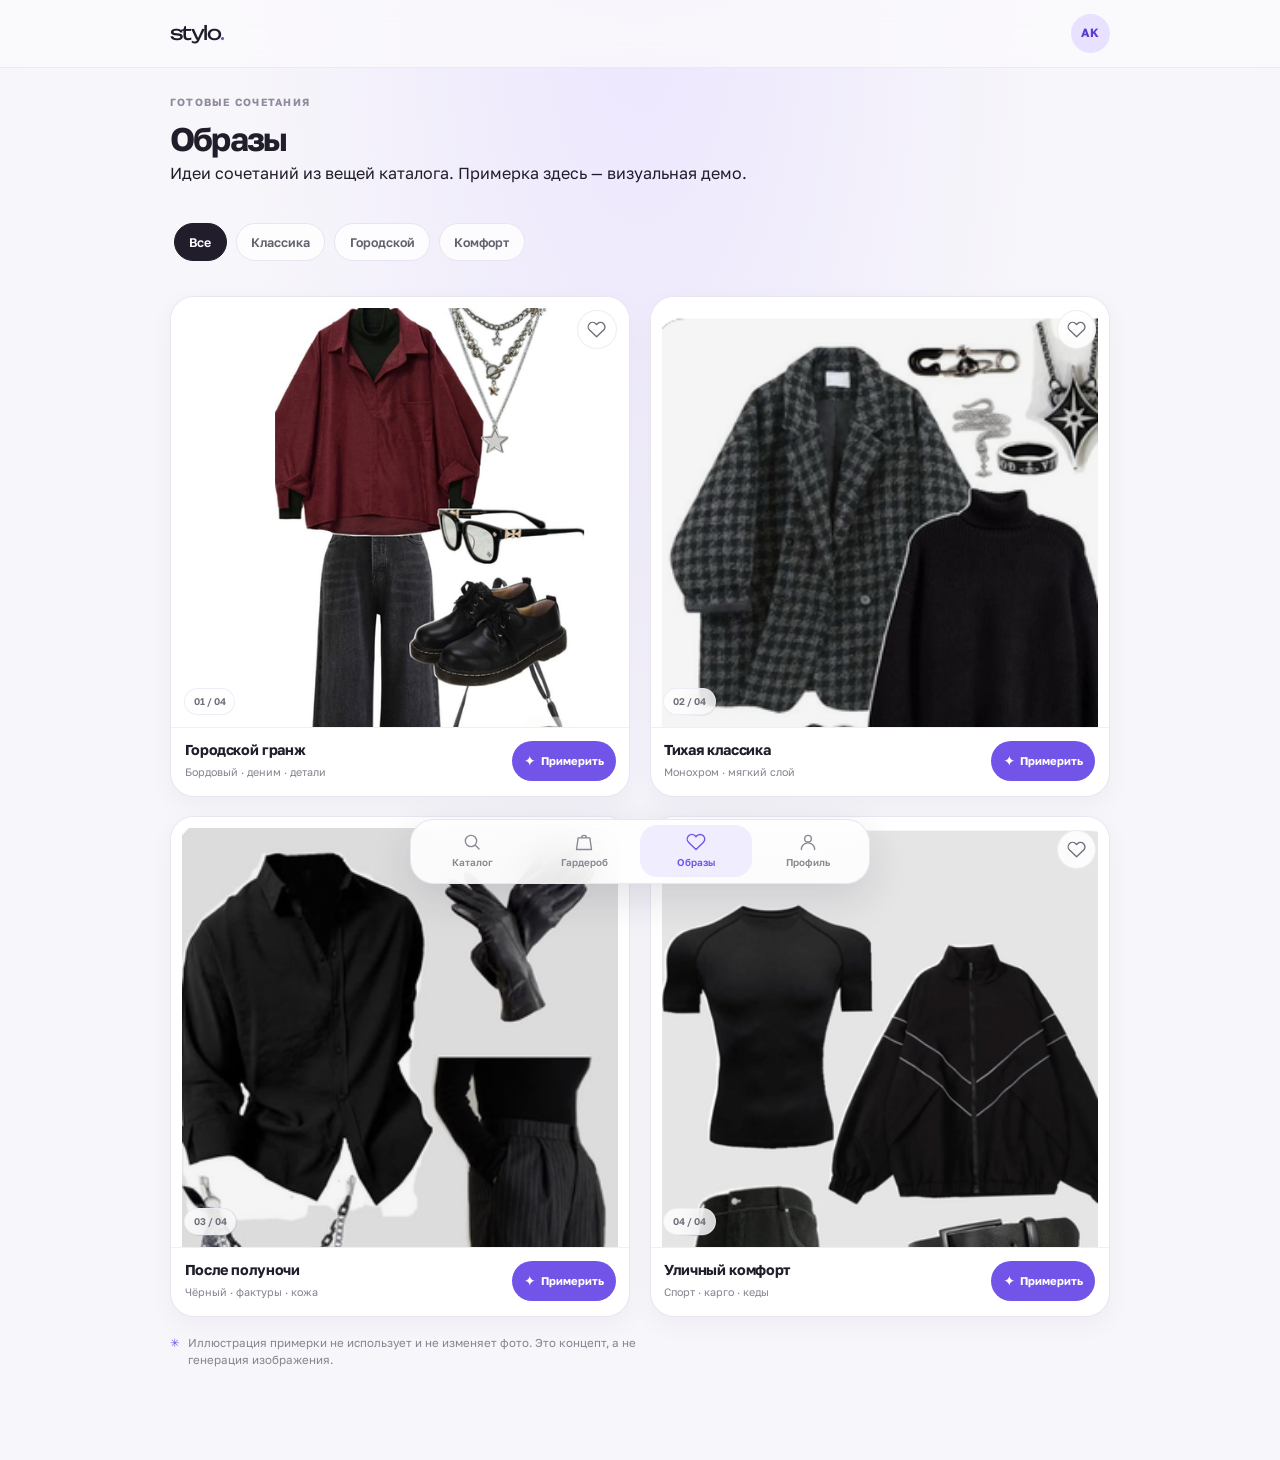
==== commit 248c095f: "Make product catalog the main app screen Co-authored-by: Copilot <223556219+Copilot@users.noreply.gi" ====
--- a/outfit-studio.html
+++ b/outfit-studio.html
@@ -4,39 +4,109 @@
     <meta charset="utf-8">
     <meta name="viewport" content="width=device-width, initial-scale=1, viewport-fit=cover">
     <meta name="theme-color" content="#f7f6fa">
-    <title>Избранное — Your Wardrobe</title>
+    <meta name="description" content="Демо-подборка готовых образов и примерка Stylo.">
+    <title>Образы — Stylo</title>
     <link rel="preconnect" href="https://fonts.googleapis.com">
     <link rel="preconnect" href="https://fonts.gstatic.com" crossorigin>
     <link href="https://fonts.googleapis.com/css2?family=Golos+Text:wght@400;500;600;700&family=Unbounded:wght@500;600&display=swap" rel="stylesheet">
     <link href="https://cdn.jsdelivr.net/npm/bootstrap@5.3.3/dist/css/bootstrap.min.css" rel="stylesheet">
-    <link href="assets/css/styles.css?v=app-ui" rel="stylesheet">
+    <link href="assets/css/styles.css?v=catalog-ui" rel="stylesheet">
   </head>
   <body class="app-page">
     <a class="skip" href="#main">К содержимому</a>
     <header class="app-header">
       <a class="app-wordmark" href="index.html">stylo<span>.</span></a>
-      <span class="profile-page-label">ИЗБРАННОЕ</span>
+      <a class="header-profile" href="style-profile.html" aria-label="Открыть профиль">AK</a>
     </header>
+
     <main id="main" class="app-shell">
       <section class="app-intro">
-        <p class="eyebrow">СОХРАНЁННЫЕ ОБРАЗЫ</p>
-        <h1>Тебе нравится</h1>
+        <p class="eyebrow">ГОТОВЫЕ СОЧЕТАНИЯ</p>
+        <h1>Образы</h1>
+        <p class="app-subtitle">Идеи сочетаний из вещей каталога. Примерка здесь — визуальная демо.</p>
       </section>
-      <div class="look-grid" id="favorites-grid" aria-live="polite"></div>
-      <div class="empty-favorites" id="favorites-empty" hidden>
-        <span aria-hidden="true">♡</span>
-        <h2>Пока пусто</h2>
-        <p>Нажми на сердечко у образа, чтобы сохранить его здесь.</p>
-        <a class="btn btn-primary" href="index.html">Смотреть образы</a>
+
+      <div class="filter-rail" role="group" aria-label="Фильтр образов">
+        <button class="filter-chip is-selected" type="button" data-filter="all" aria-pressed="true">Все</button>
+        <button class="filter-chip" type="button" data-filter="classic" aria-pressed="false">Классика</button>
+        <button class="filter-chip" type="button" data-filter="street" aria-pressed="false">Городской</button>
+        <button class="filter-chip" type="button" data-filter="sport" aria-pressed="false">Комфорт</button>
       </div>
+
+      <section class="look-grid" id="look-grid" aria-label="Подборка образов">
+        <article class="look-card" data-look="burgundy" data-style="street">
+          <div class="look-image-wrap">
+            <img class="look-image" src="assets/images/looks/burgundy-street.png" alt="Бордовый городской образ с денимом" loading="lazy">
+            <button class="look-favorite" type="button" aria-pressed="false" aria-label="Добавить образ в избранное">
+              <svg viewBox="0 0 24 24" aria-hidden="true"><path d="M20.8 4.6a5.5 5.5 0 0 0-7.8 0L12 5.7l-1.1-1.1a5.5 5.5 0 0 0-7.8 7.8l1.1 1.1L12 21l7.8-7.5 1.1-1.1a5.5 5.5 0 0 0-.1-7.8Z"/></svg>
+            </button>
+            <span class="look-number">01 / 04</span>
+          </div>
+          <div class="look-info"><div><h2>Городской гранж</h2><p>Бордовый · деним · детали</p></div><button class="try-on-button" type="button" data-tryon="burgundy"><span aria-hidden="true">✦</span> Примерить</button></div>
+        </article>
+        <article class="look-card" data-look="monochrome" data-style="classic">
+          <div class="look-image-wrap">
+            <img class="look-image" src="assets/images/looks/monochrome-classic.png" alt="Монохромный образ в мягких слоях" loading="lazy">
+            <button class="look-favorite" type="button" aria-pressed="false" aria-label="Добавить образ в избранное">
+              <svg viewBox="0 0 24 24" aria-hidden="true"><path d="M20.8 4.6a5.5 5.5 0 0 0-7.8 0L12 5.7l-1.1-1.1a5.5 5.5 0 0 0-7.8 7.8l1.1 1.1L12 21l7.8-7.5 1.1-1.1a5.5 5.5 0 0 0-.1-7.8Z"/></svg>
+            </button>
+            <span class="look-number">02 / 04</span>
+          </div>
+          <div class="look-info"><div><h2>Тихая классика</h2><p>Монохром · мягкий слой</p></div><button class="try-on-button" type="button" data-tryon="monochrome"><span aria-hidden="true">✦</span> Примерить</button></div>
+        </article>
+        <article class="look-card" data-look="noir" data-style="classic">
+          <div class="look-image-wrap">
+            <img class="look-image" src="assets/images/looks/black-editorial.png" alt="Чёрный образ с выразительными фактурами" loading="lazy">
+            <button class="look-favorite" type="button" aria-pressed="false" aria-label="Добавить образ в избранное">
+              <svg viewBox="0 0 24 24" aria-hidden="true"><path d="M20.8 4.6a5.5 5.5 0 0 0-7.8 0L12 5.7l-1.1-1.1a5.5 5.5 0 0 0-7.8 7.8l1.1 1.1L12 21l7.8-7.5 1.1-1.1a5.5 5.5 0 0 0-.1-7.8Z"/></svg>
+            </button>
+            <span class="look-number">03 / 04</span>
+          </div>
+          <div class="look-info"><div><h2>После полуночи</h2><p>Чёрный · фактуры · кожа</p></div><button class="try-on-button" type="button" data-tryon="noir"><span aria-hidden="true">✦</span> Примерить</button></div>
+        </article>
+        <article class="look-card" data-look="sport" data-style="sport">
+          <div class="look-image-wrap">
+            <img class="look-image" src="assets/images/looks/sport-urban.png" alt="Комфортный городской спортивный образ" loading="lazy">
+            <button class="look-favorite" type="button" aria-pressed="false" aria-label="Добавить образ в избранное">
+              <svg viewBox="0 0 24 24" aria-hidden="true"><path d="M20.8 4.6a5.5 5.5 0 0 0-7.8 0L12 5.7l-1.1-1.1a5.5 5.5 0 0 0-7.8 7.8l1.1 1.1L12 21l7.8-7.5 1.1-1.1a5.5 5.5 0 0 0-.1-7.8Z"/></svg>
+            </button>
+            <span class="look-number">04 / 04</span>
+          </div>
+          <div class="look-info"><div><h2>Уличный комфорт</h2><p>Спорт · карго · кеды</p></div><button class="try-on-button" type="button" data-tryon="sport"><span aria-hidden="true">✦</span> Примерить</button></div>
+        </article>
+      </section>
+      <p class="demo-disclaimer"><span aria-hidden="true">✳</span> Иллюстрация примерки не использует и не изменяет фото. Это концепт, а не генерация изображения.</p>
       <p class="storage-status" id="favorite-status" role="status" aria-live="polite" hidden></p>
     </main>
+
     <nav class="app-tabs" aria-label="Разделы приложения">
-      <a class="app-tab" href="index.html"><svg viewBox="0 0 24 24" aria-hidden="true"><path d="m3 10 9-7 9 7v10a1 1 0 0 1-1 1h-5v-7H9v7H4a1 1 0 0 1-1-1Z"/></svg><span>Образы</span></a>
+      <a class="app-tab" href="index.html"><svg viewBox="0 0 24 24" aria-hidden="true"><circle cx="10.8" cy="10.8" r="6.8"/><path d="m16 16 4.5 4.5"/></svg><span>Каталог</span></a>
       <a class="app-tab" href="wardrobe.html"><svg viewBox="0 0 24 24" aria-hidden="true"><path d="M5 7h14l2 14H3L5 7ZM9 7a3 3 0 0 1 6 0"/></svg><span>Гардероб</span></a>
-      <a class="app-tab is-active" href="outfit-studio.html" aria-current="page"><svg viewBox="0 0 24 24" aria-hidden="true"><path d="M20.8 4.6a5.5 5.5 0 0 0-7.8 0L12 5.7l-1.1-1.1a5.5 5.5 0 0 0-7.8 7.8l1.1 1.1L12 21l7.8-7.5 1.1-1.1a5.5 5.5 0 0 0-.1-7.8Z"/></svg><span>Избранное</span></a>
+      <a class="app-tab" href="outfit-studio.html"><svg viewBox="0 0 24 24" aria-hidden="true"><path d="M20.8 4.6a5.5 5.5 0 0 0-7.8 0L12 5.7l-1.1-1.1a5.5 5.5 0 0 0-7.8 7.8l1.1 1.1L12 21l7.8-7.5 1.1-1.1a5.5 5.5 0 0 0-.1-7.8Z"/></svg><span>Образы</span></a>
       <a class="app-tab" href="style-profile.html"><svg viewBox="0 0 24 24" aria-hidden="true"><circle cx="12" cy="8" r="4"/><path d="M4 21a8 8 0 0 1 16 0"/></svg><span>Профиль</span></a>
     </nav>
-    <script src="assets/js/app.js"></script>
+
+    <dialog class="tryon-dialog" id="tryon-dialog" aria-labelledby="tryon-look-name">
+      <div class="tryon-sheet">
+        <div class="dialog-handle" aria-hidden="true"></div>
+        <div class="tryon-header">
+          <div><p class="eyebrow">ВИЗУАЛЬНАЯ ДЕМО-ПРИМЕРКА</p><h2 id="tryon-look-name">Образ</h2></div>
+          <button class="round-icon-button" type="button" data-close-tryon aria-label="Закрыть примерку">
+            <svg viewBox="0 0 24 24" aria-hidden="true"><path d="m18 6-12 12M6 6l12 12"/></svg>
+          </button>
+        </div>
+        <div class="tryon-preview"><div class="tryon-avatar" id="tryon-avatar"></div><p>Иллюстрация-схема, не фото и не прогноз посадки</p></div>
+        <div class="tryon-result-note"><span aria-hidden="true">✳</span><p>Чтобы показать идею бесплатно, здесь используется иллюстрация. Реальной генерации фото нет.</p></div>
+        <div class="tryon-photo-control">
+          <label class="photo-pick" for="tryon-photo">Выбрать фото только для просмотра</label>
+          <input id="tryon-photo" type="file" accept="image/*" capture="user" hidden>
+          <img id="tryon-photo-preview" alt="Выбранное фото" hidden>
+          <p id="tryon-photo-status" role="status" aria-live="polite">Фото не отправляется и не переодевается.</p>
+        </div>
+        <button class="btn btn-primary tryon-done" type="button" data-close-tryon>Готово</button>
+      </div>
+    </dialog>
+
+    <script src="assets/js/app.js?v=catalog-ui"></script>
   </body>
 </html>
--- a/assets/css/styles.css
+++ b/assets/css/styles.css
@@ -511,7 +511,7 @@
   padding: .8rem .85rem .95rem;
   border-top: 1px solid #f1eff4;
 }
-.look-info h3 {
+.look-info h2, .look-info h3 {
   margin: 0 0 .23rem;
   font-family: 'Golos Text', system-ui, sans-serif;
   font-size: .9rem;
@@ -724,3 +724,75 @@
   .tryon-preview { min-height: 285px; }
   .tryon-avatar { height: 250px; }
 }
+
+.catalog-search {
+  display: flex;
+  min-height: 3rem;
+  align-items: center;
+  gap: .65rem;
+  padding: 0 .9rem;
+  border: 1px solid #e8e4ed;
+  border-radius: 16px;
+  background: rgba(255,255,255,.9);
+}
+.catalog-search svg { width: 1.15rem; height: 1.15rem; flex: none; fill: none; stroke: #938d9b; stroke-linecap: round; stroke-width: 1.8; }
+.catalog-search input { width: 100%; min-width: 0; border: 0; outline: 0; background: transparent; color: var(--ink); font-size: .83rem; }
+.catalog-search input::placeholder { color: #a09aa7; }
+.catalog-filters { margin-top: .6rem; margin-bottom: 1rem; }
+.catalog-heading { display: flex; align-items: baseline; justify-content: space-between; gap: .75rem; margin: .25rem 0 .8rem; }
+.catalog-heading h2 { margin: 0; font-family: 'Golos Text', system-ui, sans-serif; font-size: 1rem; font-weight: 700; letter-spacing: -.035em; }
+.catalog-heading > span { color: #928c99; font-size: .68rem; }
+.product-grid { display: grid; grid-template-columns: repeat(2, minmax(0, 1fr)); gap: .7rem; }
+.product-card { min-width: 0; overflow: hidden; border: 1px solid #eae7ef; border-radius: 19px; background: #fff; box-shadow: 0 7px 22px rgba(48,34,91,.04); }
+.product-image-button { position: relative; display: grid; width: 100%; height: 180px; place-items: center; overflow: hidden; padding: .65rem; border: 0; background: linear-gradient(145deg,#f8f7fa,#f0eef4); }
+.product-image-button img { width: 100%; height: 100%; object-fit: contain; transition: transform .3s ease; }
+.product-image-button:hover img { transform: scale(1.045); }
+.product-demo-tag { position: absolute; z-index: 1; top: .55rem; left: .55rem; padding: .2rem .4rem; border-radius: 99px; background: rgba(255,255,255,.86); color: #827c89; font-size: .52rem; font-weight: 700; letter-spacing: .07em; }
+.product-card-info { padding: .65rem .68rem .7rem; }
+.product-category { margin: 0 0 .22rem; color: #918a98; font-size: .58rem; }
+.product-card-info h3 { margin: 0; font-family: 'Golos Text',system-ui,sans-serif; font-size: .78rem; font-weight: 700; line-height: 1.28; letter-spacing: -.02em; }
+.product-title-button { display: block; padding: 0; border: 0; background: none; color: var(--ink); text-align: left; }
+.product-seller-short { overflow: hidden; margin: .25rem 0 .55rem; color: #898391; font-size: .57rem; text-overflow: ellipsis; white-space: nowrap; }
+.product-card-bottom { display: flex; align-items: center; justify-content: space-between; gap: .4rem; }
+.product-card-bottom strong { font-size: .72rem; white-space: nowrap; }
+.product-details-button { display: grid; width: 1.75rem; height: 1.75rem; flex: none; place-items: center; border: 0; border-radius: 50%; background: #f0edff; color: var(--accent-dk); font-size: 1.3rem; line-height: 1; }
+.catalog-shell > .demo-disclaimer { margin-top: 1rem; }
+.product-dialog { width: min(100% - 1rem, 480px); max-width: none; max-height: min(92dvh, 880px); padding: 0; overflow: auto; border: 1px solid rgba(235,231,242,.85); border-radius: 28px; background: #fbfaff; box-shadow: 0 28px 90px rgba(26,20,39,.32); color: var(--ink); }
+.product-dialog::backdrop { background: rgba(24,20,32,.48); backdrop-filter: blur(5px); }
+.product-sheet { padding: 1.15rem 1.1rem 1rem; }
+.product-detail-image-wrap { display: grid; height: 215px; place-items: center; overflow: hidden; margin: .75rem 0; border: 1px solid #eeeaf6; border-radius: 20px; background: linear-gradient(145deg,#f4f2f7,#fff); }
+.product-detail-image-wrap img { width: 100%; height: 100%; object-fit: contain; }
+.product-detail-price { margin: .2rem 0 .6rem; font-size: 1rem; font-weight: 700; }
+.product-specs { margin: 0; border-top: 1px solid #ebe8ef; }
+.product-specs > div { display: grid; grid-template-columns: 6rem 1fr; gap: .7rem; padding: .55rem 0; border-bottom: 1px solid #ebe8ef; }
+.product-specs dt { margin: 0; color: #898391; font-size: .7rem; font-weight: 500; }
+.product-specs dd { margin: 0; font-size: .72rem; }
+.product-specs a { color: var(--accent-dk); }
+.order-start,.order-submit { width: 100%; min-height: 2.85rem; margin-top: .75rem; }
+.order-panel { margin-top: .75rem; }
+.order-panel[hidden] { display: none; }
+.order-panel .form-label,.order-panel legend { font-size: .75rem; }
+.order-panel .form-select { min-height: 2.7rem; font-size: .8rem; }
+.order-panel fieldset { margin: .75rem 0 0; }
+.order-panel legend { margin-bottom: .4rem; font-weight: 600; }
+.color-options { display: flex; flex-wrap: wrap; gap: .45rem; }
+.color-choice { display: inline-flex; min-height: 2.25rem; align-items: center; gap: .35rem; padding: .35rem .55rem; border: 1px solid #e7e3ed; border-radius: 999px; background: #fff; color: #5f5a66; font-size: .68rem; cursor: pointer; }
+.color-choice:has(input:checked) { border-color: var(--accent); background: #f1edff; color: var(--accent-dk); }
+.color-choice input { position: absolute; width: 1px; height: 1px; opacity: 0; }
+.color-swatch { width: .9rem; height: .9rem; border: 1px solid rgba(0,0,0,.14); border-radius: 50%; background: var(--swatch); }
+.color-choice input:focus-visible + .color-swatch { outline: 2px solid var(--accent); outline-offset: 2px; }
+.order-note { margin: .5rem 0 0; color: #898391; font-size: .65rem; text-align: center; }
+.order-status { margin: .65rem 0 0; color: #635582; font-size: .72rem; line-height: 1.45; }
+.empty-favorites { width: 100%; }
+@media (min-width: 600px) {
+  .product-grid { grid-template-columns: repeat(3,minmax(0,1fr)); gap: 1rem; }
+  .product-image-button { height: 230px; }
+}
+@media (min-width: 900px) {
+  .product-grid { grid-template-columns: repeat(4,minmax(0,1fr)); }
+}
+@media (max-width: 520px) {
+  .product-dialog { position: fixed; bottom: 0; left: 0; width: 100%; max-height: 94dvh; margin: auto auto 0; border-radius: 26px 26px 0 0; }
+  .product-dialog .dialog-handle { display: block; width: 2.4rem; height: .25rem; margin: 0 auto .8rem; border-radius: 99px; background: #d7d2e0; }
+  .product-image-button { height: clamp(155px, 48vw, 190px); }
+}
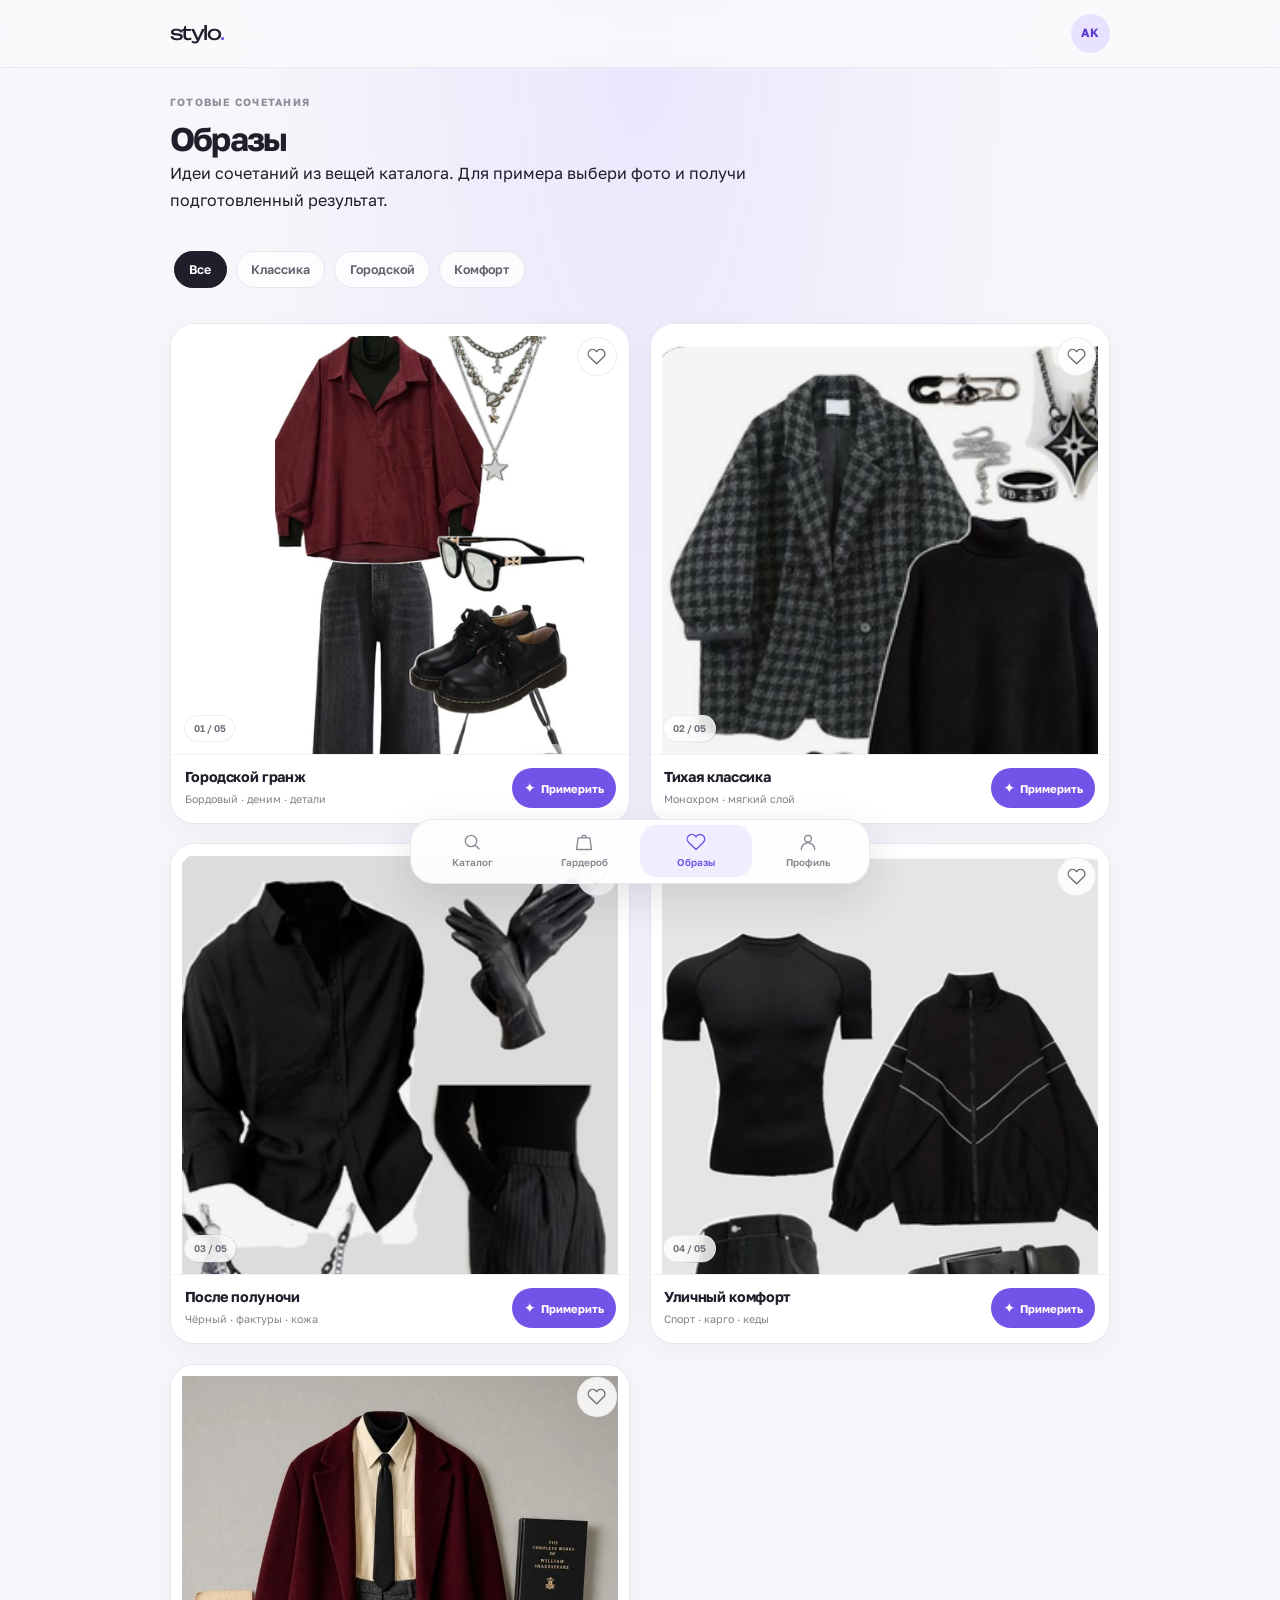
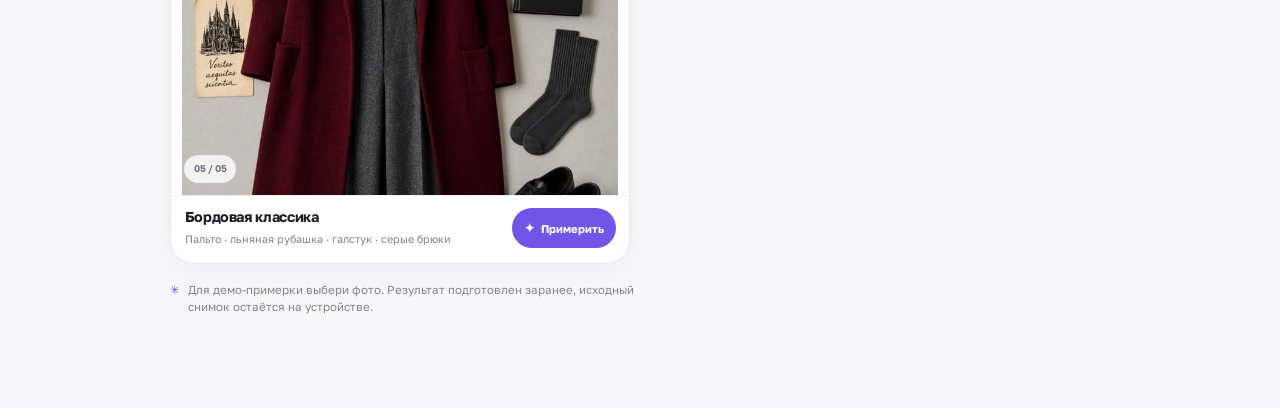
==== commit 5b99cb57: "Add coat outfit demo try-on and products Co-authored-by: Copilot <223556219+Copilot@users.noreply.gi" ====
--- a/outfit-studio.html
+++ b/outfit-studio.html
@@ -10,7 +10,7 @@
     <link rel="preconnect" href="https://fonts.gstatic.com" crossorigin>
     <link href="https://fonts.googleapis.com/css2?family=Golos+Text:wght@400;500;600;700&family=Unbounded:wght@500;600&display=swap" rel="stylesheet">
     <link href="https://cdn.jsdelivr.net/npm/bootstrap@5.3.3/dist/css/bootstrap.min.css" rel="stylesheet">
-    <link href="assets/css/styles.css?v=catalog-ui" rel="stylesheet">
+    <link href="assets/css/styles.css?v=tryon-demo" rel="stylesheet">
   </head>
   <body class="app-page">
     <a class="skip" href="#main">К содержимому</a>
@@ -23,7 +23,7 @@
       <section class="app-intro">
         <p class="eyebrow">ГОТОВЫЕ СОЧЕТАНИЯ</p>
         <h1>Образы</h1>
-        <p class="app-subtitle">Идеи сочетаний из вещей каталога. Примерка здесь — визуальная демо.</p>
+        <p class="app-subtitle">Идеи сочетаний из вещей каталога. Для примера выбери фото и получи подготовленный результат.</p>
       </section>
 
       <div class="filter-rail" role="group" aria-label="Фильтр образов">
@@ -40,7 +40,7 @@
             <button class="look-favorite" type="button" aria-pressed="false" aria-label="Добавить образ в избранное">
               <svg viewBox="0 0 24 24" aria-hidden="true"><path d="M20.8 4.6a5.5 5.5 0 0 0-7.8 0L12 5.7l-1.1-1.1a5.5 5.5 0 0 0-7.8 7.8l1.1 1.1L12 21l7.8-7.5 1.1-1.1a5.5 5.5 0 0 0-.1-7.8Z"/></svg>
             </button>
-            <span class="look-number">01 / 04</span>
+            <span class="look-number">01 / 05</span>
           </div>
           <div class="look-info"><div><h2>Городской гранж</h2><p>Бордовый · деним · детали</p></div><button class="try-on-button" type="button" data-tryon="burgundy"><span aria-hidden="true">✦</span> Примерить</button></div>
         </article>
@@ -50,7 +50,7 @@
             <button class="look-favorite" type="button" aria-pressed="false" aria-label="Добавить образ в избранное">
               <svg viewBox="0 0 24 24" aria-hidden="true"><path d="M20.8 4.6a5.5 5.5 0 0 0-7.8 0L12 5.7l-1.1-1.1a5.5 5.5 0 0 0-7.8 7.8l1.1 1.1L12 21l7.8-7.5 1.1-1.1a5.5 5.5 0 0 0-.1-7.8Z"/></svg>
             </button>
-            <span class="look-number">02 / 04</span>
+            <span class="look-number">02 / 05</span>
           </div>
           <div class="look-info"><div><h2>Тихая классика</h2><p>Монохром · мягкий слой</p></div><button class="try-on-button" type="button" data-tryon="monochrome"><span aria-hidden="true">✦</span> Примерить</button></div>
         </article>
@@ -60,7 +60,7 @@
             <button class="look-favorite" type="button" aria-pressed="false" aria-label="Добавить образ в избранное">
               <svg viewBox="0 0 24 24" aria-hidden="true"><path d="M20.8 4.6a5.5 5.5 0 0 0-7.8 0L12 5.7l-1.1-1.1a5.5 5.5 0 0 0-7.8 7.8l1.1 1.1L12 21l7.8-7.5 1.1-1.1a5.5 5.5 0 0 0-.1-7.8Z"/></svg>
             </button>
-            <span class="look-number">03 / 04</span>
+            <span class="look-number">03 / 05</span>
           </div>
           <div class="look-info"><div><h2>После полуночи</h2><p>Чёрный · фактуры · кожа</p></div><button class="try-on-button" type="button" data-tryon="noir"><span aria-hidden="true">✦</span> Примерить</button></div>
         </article>
@@ -70,12 +70,22 @@
             <button class="look-favorite" type="button" aria-pressed="false" aria-label="Добавить образ в избранное">
               <svg viewBox="0 0 24 24" aria-hidden="true"><path d="M20.8 4.6a5.5 5.5 0 0 0-7.8 0L12 5.7l-1.1-1.1a5.5 5.5 0 0 0-7.8 7.8l1.1 1.1L12 21l7.8-7.5 1.1-1.1a5.5 5.5 0 0 0-.1-7.8Z"/></svg>
             </button>
-            <span class="look-number">04 / 04</span>
+            <span class="look-number">04 / 05</span>
           </div>
           <div class="look-info"><div><h2>Уличный комфорт</h2><p>Спорт · карго · кеды</p></div><button class="try-on-button" type="button" data-tryon="sport"><span aria-hidden="true">✦</span> Примерить</button></div>
         </article>
+        <article class="look-card" data-look="burgundyCoat" data-style="classic">
+          <div class="look-image-wrap">
+            <img class="look-image" src="assets/images/looks/burgundy-coat-set.jpg" alt="Образ с бордовым пальто, светлой рубашкой, галстуком и серыми брюками" loading="lazy">
+            <button class="look-favorite" type="button" aria-pressed="false" aria-label="Добавить образ в избранное">
+              <svg viewBox="0 0 24 24" aria-hidden="true"><path d="M20.8 4.6a5.5 5.5 0 0 0-7.8 0L12 5.7l-1.1-1.1a5.5 5.5 0 0 0-7.8 7.8l1.1 1.1L12 21l7.8-7.5 1.1-1.1a5.5 5.5 0 0 0-.1-7.8Z"/></svg>
+            </button>
+            <span class="look-number">05 / 05</span>
+          </div>
+          <div class="look-info"><div><h2>Бордовая классика</h2><p>Пальто · льняная рубашка · галстук · серые брюки</p></div><button class="try-on-button" type="button" data-tryon="burgundyCoat"><span aria-hidden="true">✦</span> Примерить</button></div>
+        </article>
       </section>
-      <p class="demo-disclaimer"><span aria-hidden="true">✳</span> Иллюстрация примерки не использует и не изменяет фото. Это концепт, а не генерация изображения.</p>
+      <p class="demo-disclaimer"><span aria-hidden="true">✳</span> Для демо-примерки выбери фото. Результат подготовлен заранее, исходный снимок остаётся на устройстве.</p>
       <p class="storage-status" id="favorite-status" role="status" aria-live="polite" hidden></p>
     </main>
 
@@ -95,18 +105,23 @@
             <svg viewBox="0 0 24 24" aria-hidden="true"><path d="m18 6-12 12M6 6l12 12"/></svg>
           </button>
         </div>
-        <div class="tryon-preview"><div class="tryon-avatar" id="tryon-avatar"></div><p>Иллюстрация-схема, не фото и не прогноз посадки</p></div>
-        <div class="tryon-result-note"><span aria-hidden="true">✳</span><p>Чтобы показать идею бесплатно, здесь используется иллюстрация. Реальной генерации фото нет.</p></div>
         <div class="tryon-photo-control">
-          <label class="photo-pick" for="tryon-photo">Выбрать фото только для просмотра</label>
+          <label class="photo-pick" for="tryon-photo">Добавить фото человека</label>
           <input id="tryon-photo" type="file" accept="image/*" capture="user" hidden>
-          <img id="tryon-photo-preview" alt="Выбранное фото" hidden>
-          <p id="tryon-photo-status" role="status" aria-live="polite">Фото не отправляется и не переодевается.</p>
+          <img id="tryon-photo-preview" alt="Выбранное фото для демо-сценария" hidden>
+          <p id="tryon-photo-status" role="status" aria-live="polite">Добавь фото, чтобы показать сценарий демо-примерки.</p>
         </div>
-        <button class="btn btn-primary tryon-done" type="button" data-close-tryon>Готово</button>
+        <div class="tryon-result-note"><span aria-hidden="true">✳</span><p>Демонстрация: фото не отправляется. Показывается заранее подготовленный результат образа, он не зависит от загруженного снимка.</p></div>
+        <button class="btn btn-primary tryon-generate" id="simulate-tryon" type="button" disabled>Симулировать примерку</button>
+        <div class="tryon-preview" id="tryon-result" hidden>
+          <img class="tryon-result-image" id="tryon-result-image" alt="" hidden>
+          <div class="tryon-avatar" id="tryon-avatar" hidden></div>
+          <p id="tryon-result-caption"></p>
+        </div>
+        <button class="btn btn-outline-primary tryon-done" type="button" data-close-tryon>Закрыть</button>
       </div>
     </dialog>
 
-    <script src="assets/js/app.js?v=catalog-ui"></script>
+    <script src="assets/js/app.js?v=tryon-demo"></script>
   </body>
 </html>
--- a/assets/css/styles.css
+++ b/assets/css/styles.css
@@ -619,6 +619,9 @@
 .tryon-avatar { display: grid; width: 100%; height: 280px; place-items: center; }
 .tryon-avatar svg { display: block; width: auto; max-width: 100%; height: 100%; }
 .tryon-preview > p { margin: -.1rem 0 .3rem; color: #77717f; font-size: .66rem; }
+.tryon-preview[hidden], .tryon-avatar[hidden], .tryon-result-image[hidden] { display: none; }
+.tryon-result-image { display: block; width: 100%; height: min(58dvh, 500px); border-radius: 16px; background: #f3f1f5; object-fit: contain; }
+.tryon-preview #tryon-result-caption { margin: .55rem .25rem .25rem; text-align: center; }
 .tryon-result-note {
   display: flex;
   gap: .6rem;
@@ -654,12 +657,18 @@
 .tryon-photo-control > p { margin: 0; color: #888290; font-size: .63rem; text-align: center; }
 #tryon-photo-preview {
   width: 100%;
-  max-height: 200px;
+  max-height: 150px;
   border-radius: 16px;
   object-fit: contain;
   background: #eeebf3;
 }
-.tryon-done { width: 100%; min-height: 2.85rem; margin-top: .75rem; }
+.tryon-generate, .tryon-done { width: 100%; min-height: 2.85rem; margin-top: .75rem; }
+.tryon-generate[aria-busy="true"] { display: flex; align-items: center; justify-content: center; gap: .55rem; }
+.tryon-generate[aria-busy="true"]::before { width: 1rem; height: 1rem; border: 2px solid rgba(255,255,255,.45); border-top-color: #fff; border-radius: 50%; content: ""; animation: tryon-spin .7s linear infinite; }
+@keyframes tryon-spin { to { transform: rotate(360deg); } }
+@media (prefers-reduced-motion: reduce) {
+  .tryon-generate[aria-busy="true"]::before { animation-duration: 1.8s; }
+}
 .profile-card { padding: 1.15rem; border: 1px solid var(--line); border-radius: 22px; background: #fff; }
 .profile-card + .profile-card { margin-top: .9rem; }
 .profile-card h2 { margin: 0 0 .85rem; font-family: 'Golos Text', system-ui, sans-serif; font-size: 1rem; font-weight: 700; }
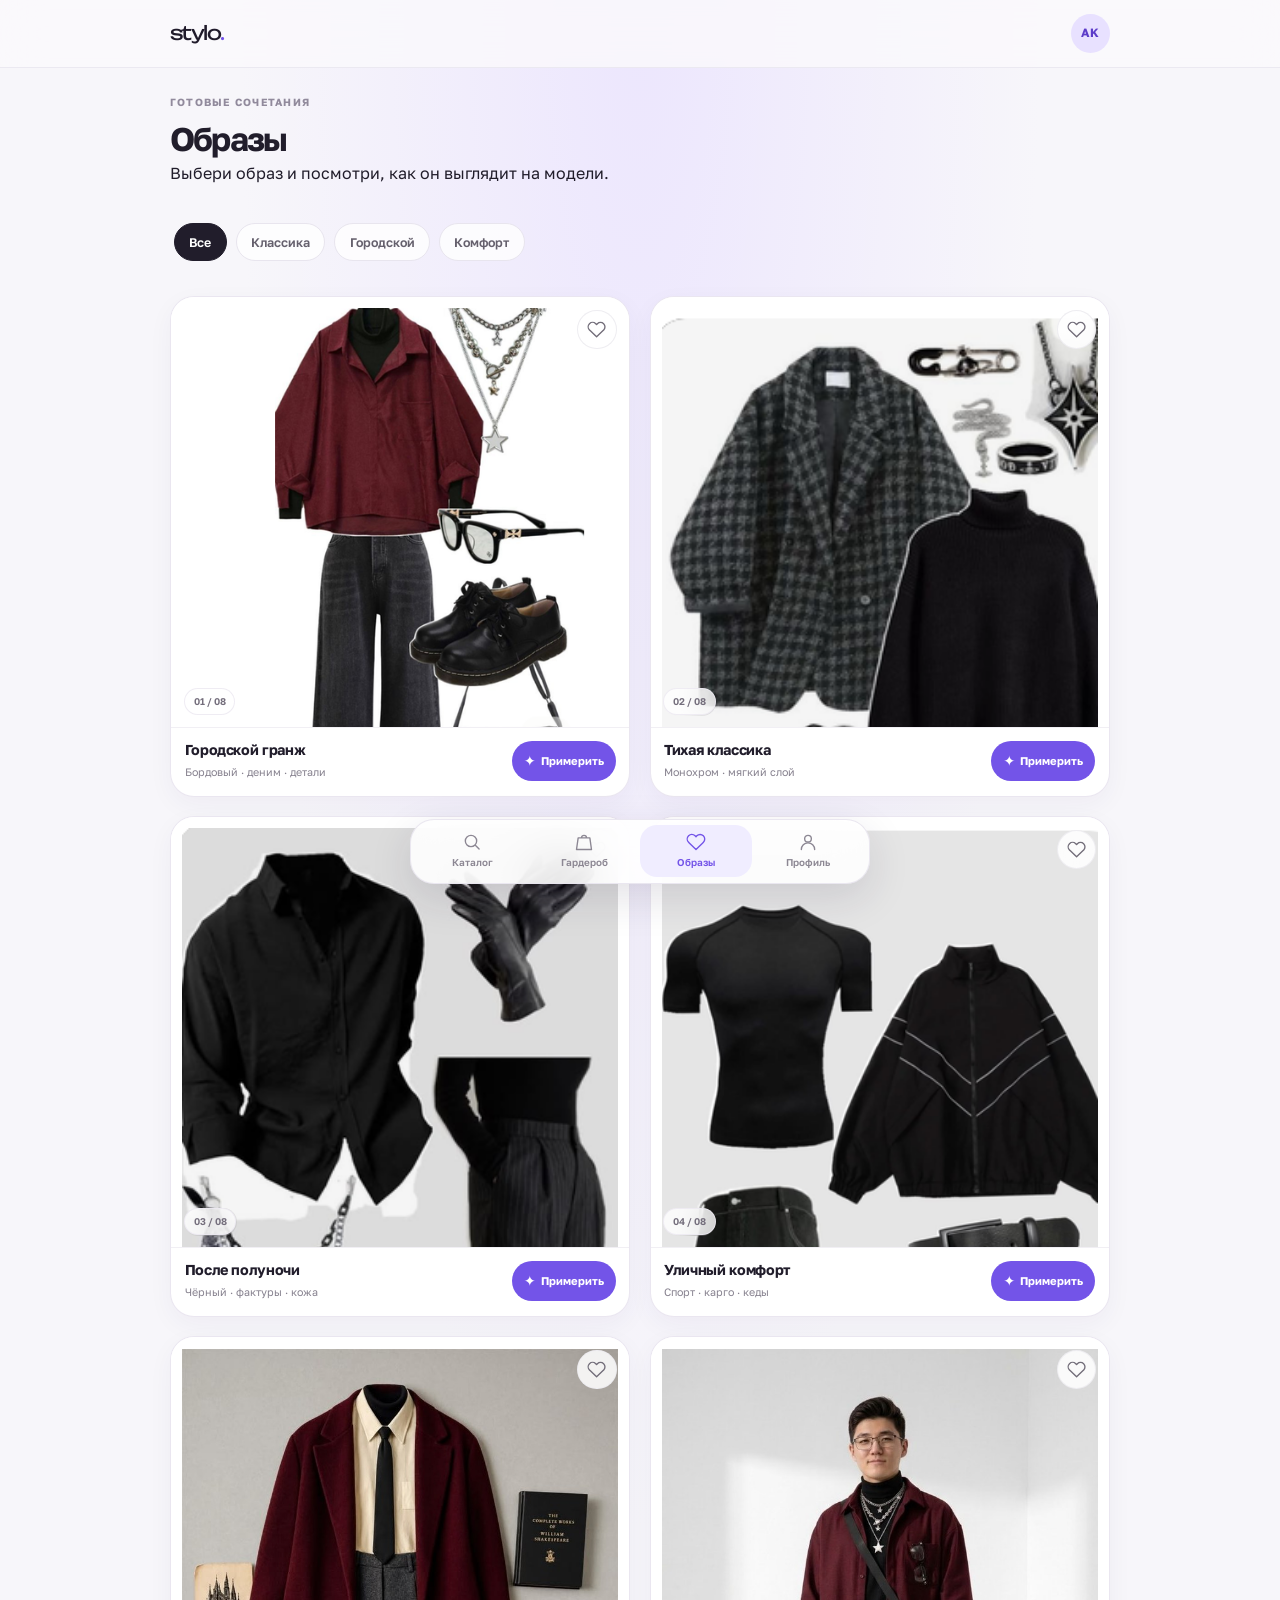
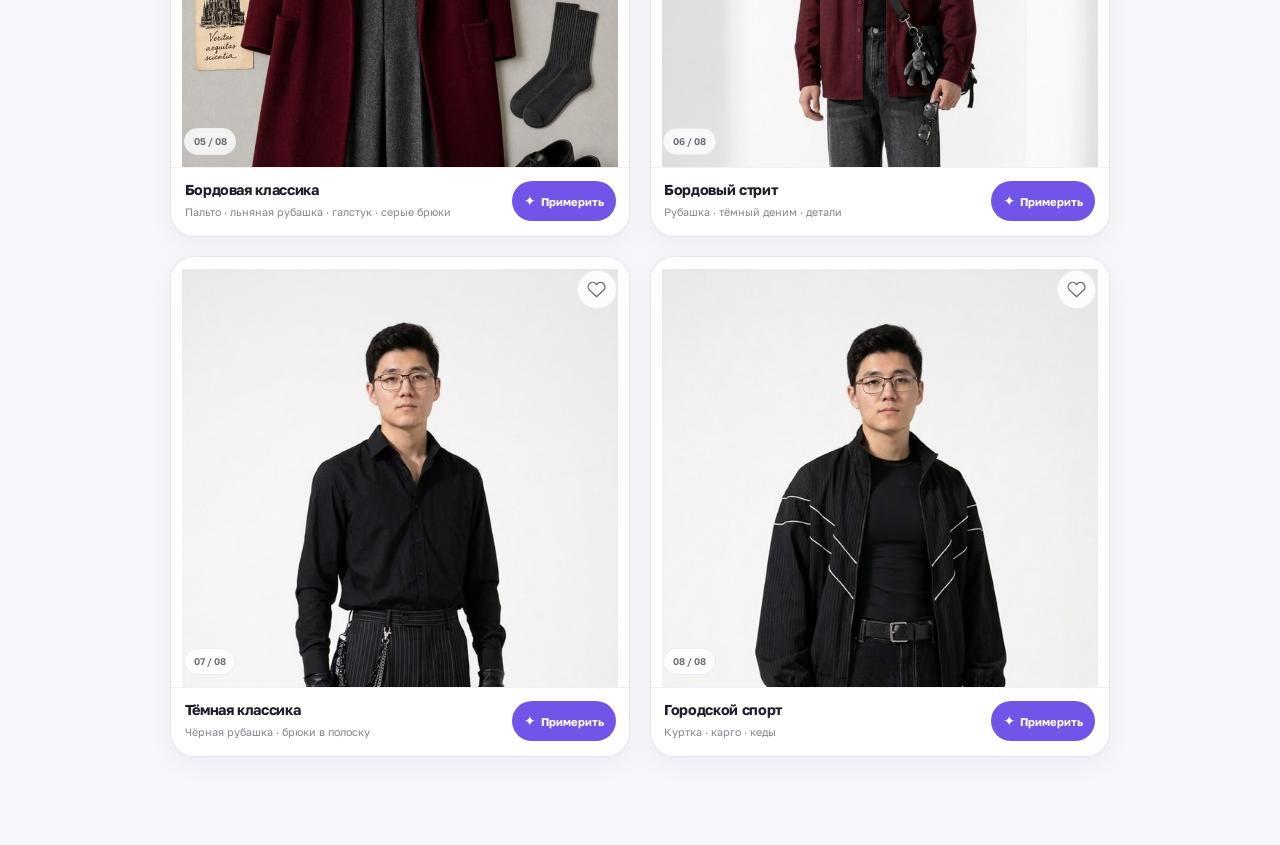
==== commit 4dfe9bdf: "Add three outfit looks and wardrobe persistence Co-authored-by: Copilot <223556219+Copilot@users.nor" ====
--- a/outfit-studio.html
+++ b/outfit-studio.html
@@ -4,13 +4,13 @@
     <meta charset="utf-8">
     <meta name="viewport" content="width=device-width, initial-scale=1, viewport-fit=cover">
     <meta name="theme-color" content="#f7f6fa">
-    <meta name="description" content="Демо-подборка готовых образов и примерка Stylo.">
+    <meta name="description" content="Подборка готовых образов и примерка Stylo.">
     <title>Образы — Stylo</title>
     <link rel="preconnect" href="https://fonts.googleapis.com">
     <link rel="preconnect" href="https://fonts.gstatic.com" crossorigin>
     <link href="https://fonts.googleapis.com/css2?family=Golos+Text:wght@400;500;600;700&family=Unbounded:wght@500;600&display=swap" rel="stylesheet">
     <link href="https://cdn.jsdelivr.net/npm/bootstrap@5.3.3/dist/css/bootstrap.min.css" rel="stylesheet">
-    <link href="assets/css/styles.css?v=tryon-demo" rel="stylesheet">
+    <link href="assets/css/styles.css?v=looks-08" rel="stylesheet">
   </head>
   <body class="app-page">
     <a class="skip" href="#main">К содержимому</a>
@@ -23,7 +23,7 @@
       <section class="app-intro">
         <p class="eyebrow">ГОТОВЫЕ СОЧЕТАНИЯ</p>
         <h1>Образы</h1>
-        <p class="app-subtitle">Идеи сочетаний из вещей каталога. Для примера выбери фото и получи подготовленный результат.</p>
+        <p class="app-subtitle">Выбери образ и посмотри, как он выглядит на модели.</p>
       </section>
 
       <div class="filter-rail" role="group" aria-label="Фильтр образов">
@@ -36,11 +36,11 @@
       <section class="look-grid" id="look-grid" aria-label="Подборка образов">
         <article class="look-card" data-look="burgundy" data-style="street">
           <div class="look-image-wrap">
-            <img class="look-image" src="assets/images/looks/burgundy-street.png" alt="Бордовый городской образ с денимом" loading="lazy">
+            <img class="look-image" src="assets/images/looks/burgundy-street.png" alt="Бордовая рубашка, деним и городские детали" loading="lazy">
             <button class="look-favorite" type="button" aria-pressed="false" aria-label="Добавить образ в избранное">
               <svg viewBox="0 0 24 24" aria-hidden="true"><path d="M20.8 4.6a5.5 5.5 0 0 0-7.8 0L12 5.7l-1.1-1.1a5.5 5.5 0 0 0-7.8 7.8l1.1 1.1L12 21l7.8-7.5 1.1-1.1a5.5 5.5 0 0 0-.1-7.8Z"/></svg>
             </button>
-            <span class="look-number">01 / 05</span>
+            <span class="look-number">01 / 08</span>
           </div>
           <div class="look-info"><div><h2>Городской гранж</h2><p>Бордовый · деним · детали</p></div><button class="try-on-button" type="button" data-tryon="burgundy"><span aria-hidden="true">✦</span> Примерить</button></div>
         </article>
@@ -50,7 +50,7 @@
             <button class="look-favorite" type="button" aria-pressed="false" aria-label="Добавить образ в избранное">
               <svg viewBox="0 0 24 24" aria-hidden="true"><path d="M20.8 4.6a5.5 5.5 0 0 0-7.8 0L12 5.7l-1.1-1.1a5.5 5.5 0 0 0-7.8 7.8l1.1 1.1L12 21l7.8-7.5 1.1-1.1a5.5 5.5 0 0 0-.1-7.8Z"/></svg>
             </button>
-            <span class="look-number">02 / 05</span>
+            <span class="look-number">02 / 08</span>
           </div>
           <div class="look-info"><div><h2>Тихая классика</h2><p>Монохром · мягкий слой</p></div><button class="try-on-button" type="button" data-tryon="monochrome"><span aria-hidden="true">✦</span> Примерить</button></div>
         </article>
@@ -60,7 +60,7 @@
             <button class="look-favorite" type="button" aria-pressed="false" aria-label="Добавить образ в избранное">
               <svg viewBox="0 0 24 24" aria-hidden="true"><path d="M20.8 4.6a5.5 5.5 0 0 0-7.8 0L12 5.7l-1.1-1.1a5.5 5.5 0 0 0-7.8 7.8l1.1 1.1L12 21l7.8-7.5 1.1-1.1a5.5 5.5 0 0 0-.1-7.8Z"/></svg>
             </button>
-            <span class="look-number">03 / 05</span>
+            <span class="look-number">03 / 08</span>
           </div>
           <div class="look-info"><div><h2>После полуночи</h2><p>Чёрный · фактуры · кожа</p></div><button class="try-on-button" type="button" data-tryon="noir"><span aria-hidden="true">✦</span> Примерить</button></div>
         </article>
@@ -70,7 +70,7 @@
             <button class="look-favorite" type="button" aria-pressed="false" aria-label="Добавить образ в избранное">
               <svg viewBox="0 0 24 24" aria-hidden="true"><path d="M20.8 4.6a5.5 5.5 0 0 0-7.8 0L12 5.7l-1.1-1.1a5.5 5.5 0 0 0-7.8 7.8l1.1 1.1L12 21l7.8-7.5 1.1-1.1a5.5 5.5 0 0 0-.1-7.8Z"/></svg>
             </button>
-            <span class="look-number">04 / 05</span>
+            <span class="look-number">04 / 08</span>
           </div>
           <div class="look-info"><div><h2>Уличный комфорт</h2><p>Спорт · карго · кеды</p></div><button class="try-on-button" type="button" data-tryon="sport"><span aria-hidden="true">✦</span> Примерить</button></div>
         </article>
@@ -80,12 +80,41 @@
             <button class="look-favorite" type="button" aria-pressed="false" aria-label="Добавить образ в избранное">
               <svg viewBox="0 0 24 24" aria-hidden="true"><path d="M20.8 4.6a5.5 5.5 0 0 0-7.8 0L12 5.7l-1.1-1.1a5.5 5.5 0 0 0-7.8 7.8l1.1 1.1L12 21l7.8-7.5 1.1-1.1a5.5 5.5 0 0 0-.1-7.8Z"/></svg>
             </button>
-            <span class="look-number">05 / 05</span>
+            <span class="look-number">05 / 08</span>
           </div>
           <div class="look-info"><div><h2>Бордовая классика</h2><p>Пальто · льняная рубашка · галстук · серые брюки</p></div><button class="try-on-button" type="button" data-tryon="burgundyCoat"><span aria-hidden="true">✦</span> Примерить</button></div>
         </article>
+        <article class="look-card" data-look="burgundyStreet" data-style="street">
+          <div class="look-image-wrap">
+            <img class="look-image" src="assets/images/looks/look-burgundy-street.jpg" alt="Модель в бордовой рубашке и тёмных джинсах" loading="lazy">
+            <button class="look-favorite" type="button" aria-pressed="false" aria-label="Добавить образ в избранное">
+              <svg viewBox="0 0 24 24" aria-hidden="true"><path d="M20.8 4.6a5.5 5.5 0 0 0-7.8 0L12 5.7l-1.1-1.1a5.5 5.5 0 0 0-7.8 7.8l1.1 1.1L12 21l7.8-7.5 1.1-1.1a5.5 5.5 0 0 0-.1-7.8Z"/></svg>
+            </button>
+            <span class="look-number">06 / 08</span>
+          </div>
+          <div class="look-info"><div><h2>Бордовый стрит</h2><p>Рубашка · тёмный деним · детали</p></div><button class="try-on-button" type="button" data-tryon="burgundyStreet"><span aria-hidden="true">✦</span> Примерить</button></div>
+        </article>
+        <article class="look-card" data-look="noirTailored" data-style="classic">
+          <div class="look-image-wrap">
+            <img class="look-image" src="assets/images/looks/look-noir-tailored.jpg" alt="Модель в чёрной рубашке и брюках в тонкую полоску" loading="lazy">
+            <button class="look-favorite" type="button" aria-pressed="false" aria-label="Добавить образ в избранное">
+              <svg viewBox="0 0 24 24" aria-hidden="true"><path d="M20.8 4.6a5.5 5.5 0 0 0-7.8 0L12 5.7l-1.1-1.1a5.5 5.5 0 0 0-7.8 7.8l1.1 1.1L12 21l7.8-7.5 1.1-1.1a5.5 5.5 0 0 0-.1-7.8Z"/></svg>
+            </button>
+            <span class="look-number">07 / 08</span>
+          </div>
+          <div class="look-info"><div><h2>Тёмная классика</h2><p>Чёрная рубашка · брюки в полоску</p></div><button class="try-on-button" type="button" data-tryon="noirTailored"><span aria-hidden="true">✦</span> Примерить</button></div>
+        </article>
+        <article class="look-card" data-look="sportUtility" data-style="sport">
+          <div class="look-image-wrap">
+            <img class="look-image" src="assets/images/looks/look-sport-utility.jpg" alt="Модель в чёрной куртке, брюках карго и кедах" loading="lazy">
+            <button class="look-favorite" type="button" aria-pressed="false" aria-label="Добавить образ в избранное">
+              <svg viewBox="0 0 24 24" aria-hidden="true"><path d="M20.8 4.6a5.5 5.5 0 0 0-7.8 0L12 5.7l-1.1-1.1a5.5 5.5 0 0 0-7.8 7.8l1.1 1.1L12 21l7.8-7.5 1.1-1.1a5.5 5.5 0 0 0-.1-7.8Z"/></svg>
+            </button>
+            <span class="look-number">08 / 08</span>
+          </div>
+          <div class="look-info"><div><h2>Городской спорт</h2><p>Куртка · карго · кеды</p></div><button class="try-on-button" type="button" data-tryon="sportUtility"><span aria-hidden="true">✦</span> Примерить</button></div>
+        </article>
       </section>
-      <p class="demo-disclaimer"><span aria-hidden="true">✳</span> Для демо-примерки выбери фото. Результат подготовлен заранее, исходный снимок остаётся на устройстве.</p>
       <p class="storage-status" id="favorite-status" role="status" aria-live="polite" hidden></p>
     </main>
 
@@ -100,19 +129,18 @@
       <div class="tryon-sheet">
         <div class="dialog-handle" aria-hidden="true"></div>
         <div class="tryon-header">
-          <div><p class="eyebrow">ВИЗУАЛЬНАЯ ДЕМО-ПРИМЕРКА</p><h2 id="tryon-look-name">Образ</h2></div>
+          <div><p class="eyebrow">ПРИМЕРКА</p><h2 id="tryon-look-name">Образ</h2></div>
           <button class="round-icon-button" type="button" data-close-tryon aria-label="Закрыть примерку">
             <svg viewBox="0 0 24 24" aria-hidden="true"><path d="m18 6-12 12M6 6l12 12"/></svg>
           </button>
         </div>
         <div class="tryon-photo-control">
-          <label class="photo-pick" for="tryon-photo">Добавить фото человека</label>
+          <label class="photo-pick" for="tryon-photo">Добавить фото</label>
           <input id="tryon-photo" type="file" accept="image/*" capture="user" hidden>
-          <img id="tryon-photo-preview" alt="Выбранное фото для демо-сценария" hidden>
-          <p id="tryon-photo-status" role="status" aria-live="polite">Добавь фото, чтобы показать сценарий демо-примерки.</p>
+          <img id="tryon-photo-preview" alt="Выбранное фото" hidden>
+          <p id="tryon-photo-status" role="status" aria-live="polite">Добавь фото человека.</p>
         </div>
-        <div class="tryon-result-note"><span aria-hidden="true">✳</span><p>Демонстрация: фото не отправляется. Показывается заранее подготовленный результат образа, он не зависит от загруженного снимка.</p></div>
-        <button class="btn btn-primary tryon-generate" id="simulate-tryon" type="button" disabled>Симулировать примерку</button>
+        <button class="btn btn-primary tryon-generate" id="simulate-tryon" type="button" disabled>Сгенерировать образ</button>
         <div class="tryon-preview" id="tryon-result" hidden>
           <img class="tryon-result-image" id="tryon-result-image" alt="" hidden>
           <div class="tryon-avatar" id="tryon-avatar" hidden></div>
@@ -122,6 +150,6 @@
       </div>
     </dialog>
 
-    <script src="assets/js/app.js?v=tryon-demo"></script>
+    <script src="assets/js/app.js?v=looks-08"></script>
   </body>
 </html>
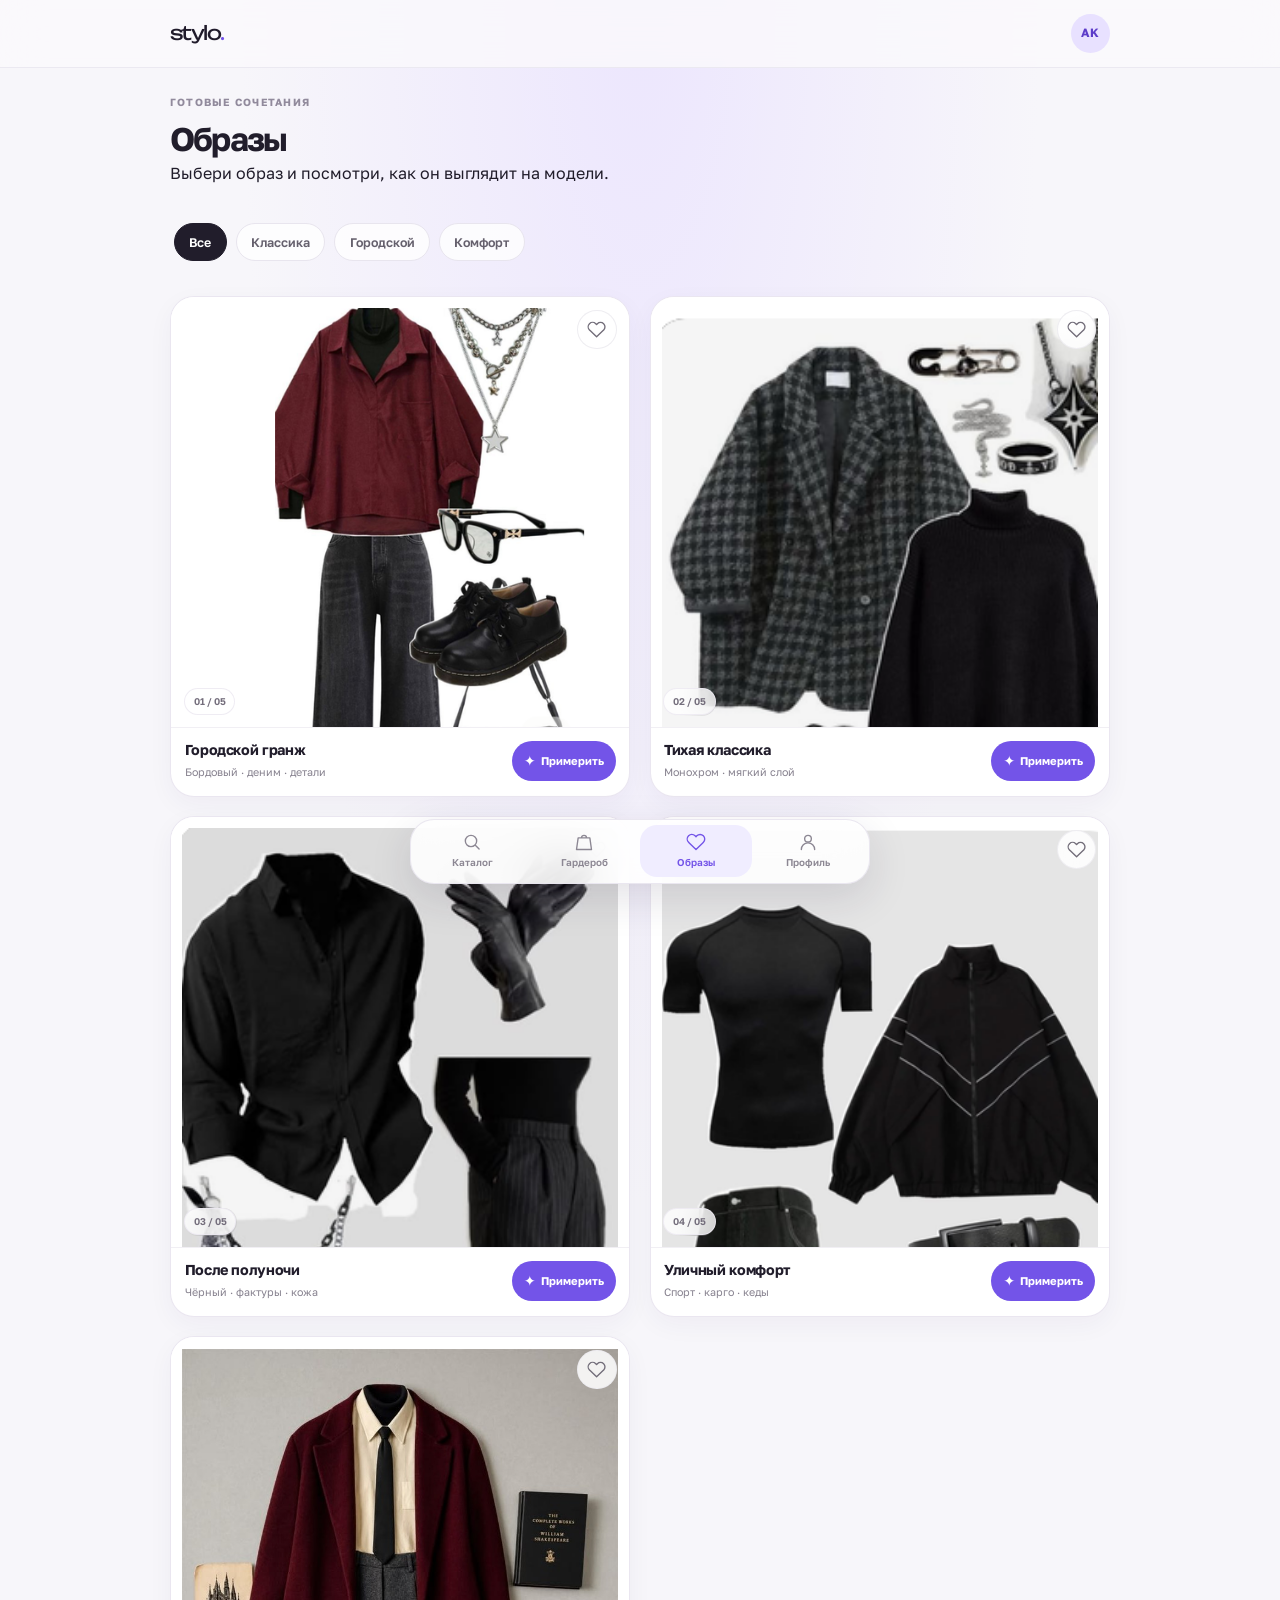
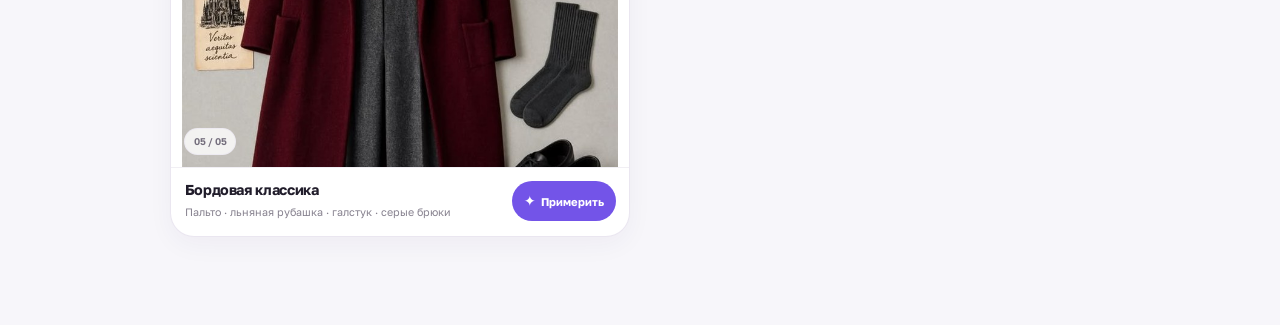
==== commit 0dc461d3: "Use model photos as outfit try-on results Co-authored-by: Copilot <223556219+Copilot@users.noreply.g" ====
--- a/outfit-studio.html
+++ b/outfit-studio.html
@@ -40,7 +40,7 @@
             <button class="look-favorite" type="button" aria-pressed="false" aria-label="Добавить образ в избранное">
               <svg viewBox="0 0 24 24" aria-hidden="true"><path d="M20.8 4.6a5.5 5.5 0 0 0-7.8 0L12 5.7l-1.1-1.1a5.5 5.5 0 0 0-7.8 7.8l1.1 1.1L12 21l7.8-7.5 1.1-1.1a5.5 5.5 0 0 0-.1-7.8Z"/></svg>
             </button>
-            <span class="look-number">01 / 08</span>
+            <span class="look-number">01 / 05</span>
           </div>
           <div class="look-info"><div><h2>Городской гранж</h2><p>Бордовый · деним · детали</p></div><button class="try-on-button" type="button" data-tryon="burgundy"><span aria-hidden="true">✦</span> Примерить</button></div>
         </article>
@@ -50,7 +50,7 @@
             <button class="look-favorite" type="button" aria-pressed="false" aria-label="Добавить образ в избранное">
               <svg viewBox="0 0 24 24" aria-hidden="true"><path d="M20.8 4.6a5.5 5.5 0 0 0-7.8 0L12 5.7l-1.1-1.1a5.5 5.5 0 0 0-7.8 7.8l1.1 1.1L12 21l7.8-7.5 1.1-1.1a5.5 5.5 0 0 0-.1-7.8Z"/></svg>
             </button>
-            <span class="look-number">02 / 08</span>
+            <span class="look-number">02 / 05</span>
           </div>
           <div class="look-info"><div><h2>Тихая классика</h2><p>Монохром · мягкий слой</p></div><button class="try-on-button" type="button" data-tryon="monochrome"><span aria-hidden="true">✦</span> Примерить</button></div>
         </article>
@@ -60,7 +60,7 @@
             <button class="look-favorite" type="button" aria-pressed="false" aria-label="Добавить образ в избранное">
               <svg viewBox="0 0 24 24" aria-hidden="true"><path d="M20.8 4.6a5.5 5.5 0 0 0-7.8 0L12 5.7l-1.1-1.1a5.5 5.5 0 0 0-7.8 7.8l1.1 1.1L12 21l7.8-7.5 1.1-1.1a5.5 5.5 0 0 0-.1-7.8Z"/></svg>
             </button>
-            <span class="look-number">03 / 08</span>
+            <span class="look-number">03 / 05</span>
           </div>
           <div class="look-info"><div><h2>После полуночи</h2><p>Чёрный · фактуры · кожа</p></div><button class="try-on-button" type="button" data-tryon="noir"><span aria-hidden="true">✦</span> Примерить</button></div>
         </article>
@@ -70,7 +70,7 @@
             <button class="look-favorite" type="button" aria-pressed="false" aria-label="Добавить образ в избранное">
               <svg viewBox="0 0 24 24" aria-hidden="true"><path d="M20.8 4.6a5.5 5.5 0 0 0-7.8 0L12 5.7l-1.1-1.1a5.5 5.5 0 0 0-7.8 7.8l1.1 1.1L12 21l7.8-7.5 1.1-1.1a5.5 5.5 0 0 0-.1-7.8Z"/></svg>
             </button>
-            <span class="look-number">04 / 08</span>
+            <span class="look-number">04 / 05</span>
           </div>
           <div class="look-info"><div><h2>Уличный комфорт</h2><p>Спорт · карго · кеды</p></div><button class="try-on-button" type="button" data-tryon="sport"><span aria-hidden="true">✦</span> Примерить</button></div>
         </article>
@@ -80,39 +80,9 @@
             <button class="look-favorite" type="button" aria-pressed="false" aria-label="Добавить образ в избранное">
               <svg viewBox="0 0 24 24" aria-hidden="true"><path d="M20.8 4.6a5.5 5.5 0 0 0-7.8 0L12 5.7l-1.1-1.1a5.5 5.5 0 0 0-7.8 7.8l1.1 1.1L12 21l7.8-7.5 1.1-1.1a5.5 5.5 0 0 0-.1-7.8Z"/></svg>
             </button>
-            <span class="look-number">05 / 08</span>
+            <span class="look-number">05 / 05</span>
           </div>
           <div class="look-info"><div><h2>Бордовая классика</h2><p>Пальто · льняная рубашка · галстук · серые брюки</p></div><button class="try-on-button" type="button" data-tryon="burgundyCoat"><span aria-hidden="true">✦</span> Примерить</button></div>
-        </article>
-        <article class="look-card" data-look="burgundyStreet" data-style="street">
-          <div class="look-image-wrap">
-            <img class="look-image" src="assets/images/looks/look-burgundy-street.jpg" alt="Модель в бордовой рубашке и тёмных джинсах" loading="lazy">
-            <button class="look-favorite" type="button" aria-pressed="false" aria-label="Добавить образ в избранное">
-              <svg viewBox="0 0 24 24" aria-hidden="true"><path d="M20.8 4.6a5.5 5.5 0 0 0-7.8 0L12 5.7l-1.1-1.1a5.5 5.5 0 0 0-7.8 7.8l1.1 1.1L12 21l7.8-7.5 1.1-1.1a5.5 5.5 0 0 0-.1-7.8Z"/></svg>
-            </button>
-            <span class="look-number">06 / 08</span>
-          </div>
-          <div class="look-info"><div><h2>Бордовый стрит</h2><p>Рубашка · тёмный деним · детали</p></div><button class="try-on-button" type="button" data-tryon="burgundyStreet"><span aria-hidden="true">✦</span> Примерить</button></div>
-        </article>
-        <article class="look-card" data-look="noirTailored" data-style="classic">
-          <div class="look-image-wrap">
-            <img class="look-image" src="assets/images/looks/look-noir-tailored.jpg" alt="Модель в чёрной рубашке и брюках в тонкую полоску" loading="lazy">
-            <button class="look-favorite" type="button" aria-pressed="false" aria-label="Добавить образ в избранное">
-              <svg viewBox="0 0 24 24" aria-hidden="true"><path d="M20.8 4.6a5.5 5.5 0 0 0-7.8 0L12 5.7l-1.1-1.1a5.5 5.5 0 0 0-7.8 7.8l1.1 1.1L12 21l7.8-7.5 1.1-1.1a5.5 5.5 0 0 0-.1-7.8Z"/></svg>
-            </button>
-            <span class="look-number">07 / 08</span>
-          </div>
-          <div class="look-info"><div><h2>Тёмная классика</h2><p>Чёрная рубашка · брюки в полоску</p></div><button class="try-on-button" type="button" data-tryon="noirTailored"><span aria-hidden="true">✦</span> Примерить</button></div>
-        </article>
-        <article class="look-card" data-look="sportUtility" data-style="sport">
-          <div class="look-image-wrap">
-            <img class="look-image" src="assets/images/looks/look-sport-utility.jpg" alt="Модель в чёрной куртке, брюках карго и кедах" loading="lazy">
-            <button class="look-favorite" type="button" aria-pressed="false" aria-label="Добавить образ в избранное">
-              <svg viewBox="0 0 24 24" aria-hidden="true"><path d="M20.8 4.6a5.5 5.5 0 0 0-7.8 0L12 5.7l-1.1-1.1a5.5 5.5 0 0 0-7.8 7.8l1.1 1.1L12 21l7.8-7.5 1.1-1.1a5.5 5.5 0 0 0-.1-7.8Z"/></svg>
-            </button>
-            <span class="look-number">08 / 08</span>
-          </div>
-          <div class="look-info"><div><h2>Городской спорт</h2><p>Куртка · карго · кеды</p></div><button class="try-on-button" type="button" data-tryon="sportUtility"><span aria-hidden="true">✦</span> Примерить</button></div>
         </article>
       </section>
       <p class="storage-status" id="favorite-status" role="status" aria-live="polite" hidden></p>
@@ -150,6 +120,6 @@
       </div>
     </dialog>
 
-    <script src="assets/js/app.js?v=looks-08"></script>
+    <script src="assets/js/app.js?v=tryon-results-2"></script>
   </body>
 </html>
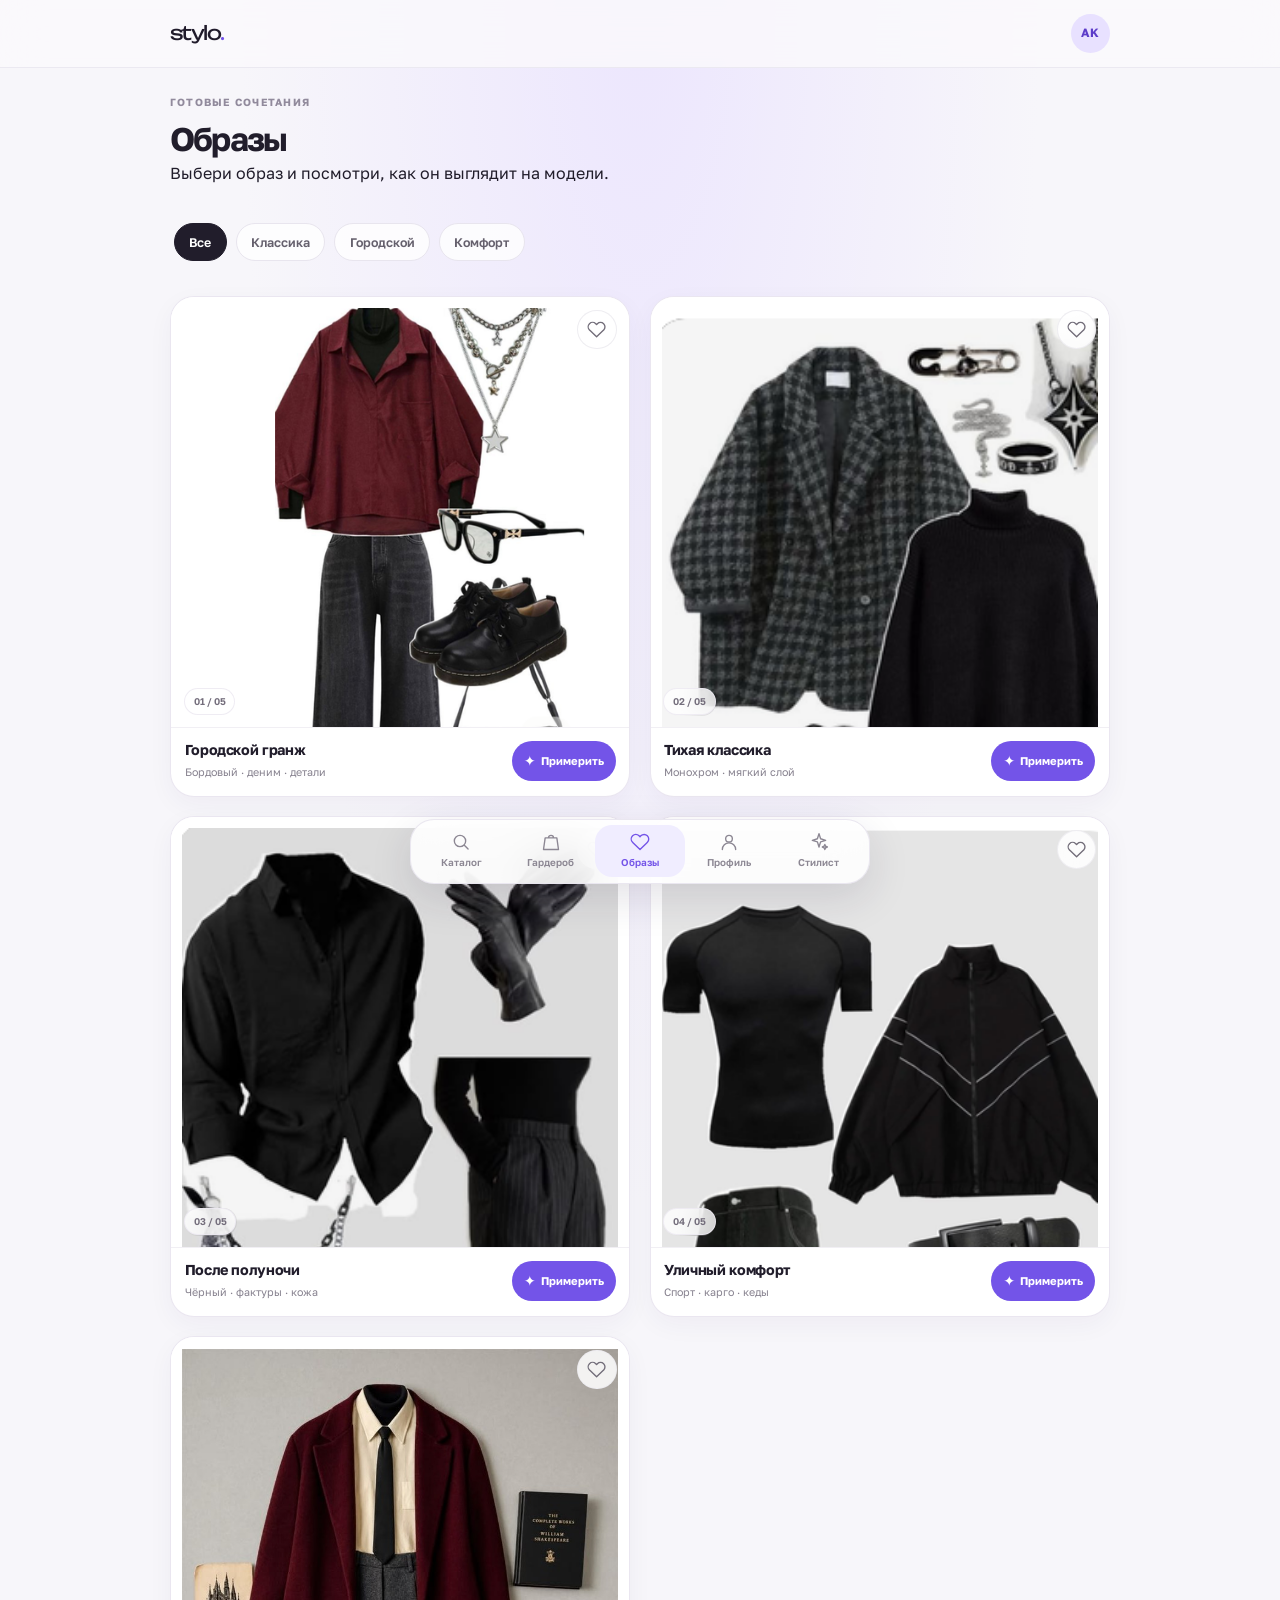
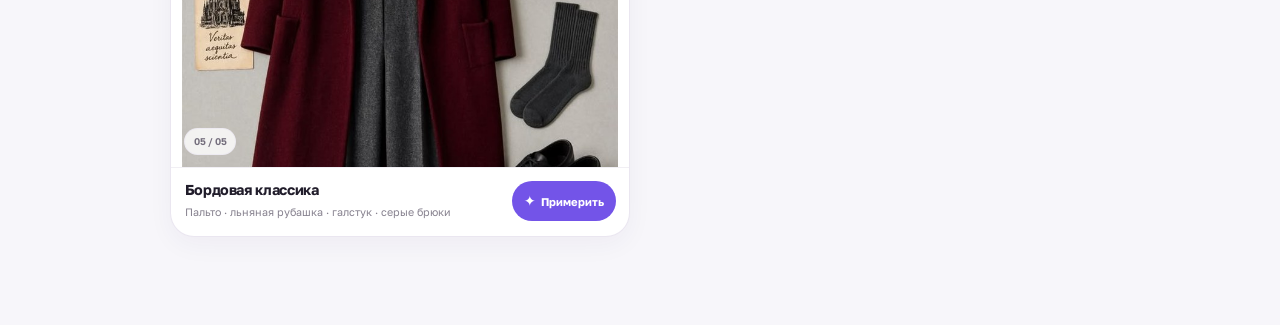
==== commit 5264e7a8: "Add personalized AI stylist chat tab Co-authored-by: Copilot <223556219+Copilot@users.noreply.github" ====
--- a/outfit-studio.html
+++ b/outfit-studio.html
@@ -10,7 +10,7 @@
     <link rel="preconnect" href="https://fonts.gstatic.com" crossorigin>
     <link href="https://fonts.googleapis.com/css2?family=Golos+Text:wght@400;500;600;700&family=Unbounded:wght@500;600&display=swap" rel="stylesheet">
     <link href="https://cdn.jsdelivr.net/npm/bootstrap@5.3.3/dist/css/bootstrap.min.css" rel="stylesheet">
-    <link href="assets/css/styles.css?v=looks-08" rel="stylesheet">
+    <link href="assets/css/styles.css?v=stylist-chat-1" rel="stylesheet">
   </head>
   <body class="app-page">
     <a class="skip" href="#main">К содержимому</a>
@@ -93,6 +93,7 @@
       <a class="app-tab" href="wardrobe.html"><svg viewBox="0 0 24 24" aria-hidden="true"><path d="M5 7h14l2 14H3L5 7ZM9 7a3 3 0 0 1 6 0"/></svg><span>Гардероб</span></a>
       <a class="app-tab" href="outfit-studio.html"><svg viewBox="0 0 24 24" aria-hidden="true"><path d="M20.8 4.6a5.5 5.5 0 0 0-7.8 0L12 5.7l-1.1-1.1a5.5 5.5 0 0 0-7.8 7.8l1.1 1.1L12 21l7.8-7.5 1.1-1.1a5.5 5.5 0 0 0-.1-7.8Z"/></svg><span>Образы</span></a>
       <a class="app-tab" href="style-profile.html"><svg viewBox="0 0 24 24" aria-hidden="true"><circle cx="12" cy="8" r="4"/><path d="M4 21a8 8 0 0 1 16 0"/></svg><span>Профиль</span></a>
+      <a class="app-tab" href="stylist.html"><svg viewBox="0 0 24 24" aria-hidden="true"><path d="m12 2 1.9 6.1L20 10l-6.1 1.9L12 18l-1.9-6.1L4 10l6.1-1.9L12 2Z"/><path d="m19 15 .9 2.1L22 18l-2.1.9L19 21l-.9-2.1L16 18l2.1-.9L19 15Z"/></svg><span>Стилист</span></a>
     </nav>
 
     <dialog class="tryon-dialog" id="tryon-dialog" aria-labelledby="tryon-look-name">
--- a/assets/css/styles.css
+++ b/assets/css/styles.css
@@ -585,6 +585,47 @@
 }
 .app-tab svg { width: 1.25rem; height: 1.25rem; fill: none; stroke: currentColor; stroke-linecap: round; stroke-linejoin: round; stroke-width: 1.65; }
 .app-tab.is-active { background: #f0edff; color: var(--accent); }
+
+.stylist-shell { display: flex; min-height: calc(100dvh - 10.5rem); flex-direction: column; padding-bottom: .35rem; }
+.stylist-intro { padding-bottom: .85rem; }
+.stylist-chat {
+  display: flex;
+  min-height: 430px;
+  flex: 1;
+  flex-direction: column;
+  overflow: hidden;
+  border: 1px solid rgba(231, 227, 238, .9);
+  border-radius: 26px;
+  background: rgba(255,255,255,.92);
+  box-shadow: 0 12px 36px rgba(48,34,91,.07);
+}
+.stylist-chat-heading { display: flex; align-items: center; gap: .7rem; padding: .85rem 1rem; border-bottom: 1px solid #f0edf4; }
+.stylist-avatar { display: grid; width: 2.5rem; height: 2.5rem; flex: none; place-items: center; border-radius: 50%; background: #f0edff; color: var(--accent); font-size: 1.15rem; }
+.stylist-chat-heading h2 { margin: 0; font-family: 'Golos Text',system-ui,sans-serif; font-size: .9rem; font-weight: 700; }
+.stylist-chat-heading p { margin: .1rem 0 0; color: #898391; font-size: .68rem; }
+.stylist-clear { margin-left: auto; padding: .4rem .55rem; border: 0; border-radius: 10px; background: transparent; color: #817a8a; font-size: .68rem; }
+.stylist-clear:hover { background: #f5f2fa; color: var(--accent-dk); }
+.stylist-messages { display: flex; min-height: 190px; max-height: min(48dvh, 500px); flex: 1; flex-direction: column; gap: .65rem; overflow-y: auto; padding: 1rem; }
+.stylist-message { width: fit-content; max-width: min(88%, 34rem); margin: 0; padding: .7rem .85rem; border-radius: 18px 18px 18px 5px; background: #f3f1f7; color: #342f3d; font-size: .82rem; line-height: 1.55; white-space: pre-wrap; overflow-wrap: anywhere; }
+.stylist-message.is-user { align-self: flex-end; border-radius: 18px 18px 5px 18px; background: #7354e8; color: #fff; }
+.stylist-message.is-pending { color: #817a8a; font-style: italic; }
+.stylist-suggestions { display: flex; gap: .45rem; overflow-x: auto; padding: .15rem 1rem .7rem; scrollbar-width: none; }
+.stylist-suggestions::-webkit-scrollbar { display: none; }
+.stylist-suggestions button { flex: none; padding: .48rem .7rem; border: 1px solid #e8e3f0; border-radius: 999px; background: #fff; color: #665c78; font-size: .68rem; }
+.stylist-suggestions button:hover { border-color: #cfc2f8; background: #f8f6ff; }
+.stylist-composer { display: flex; align-items: flex-end; gap: .5rem; margin: 0 .8rem; padding: .45rem .45rem .45rem .75rem; border: 1px solid #e8e3f0; border-radius: 20px; background: #fff; }
+.stylist-composer:focus-within { border-color: #b7a6f2; box-shadow: 0 0 0 .2rem rgba(115,84,232,.1); }
+.stylist-composer textarea { width: 100%; max-height: 7rem; resize: vertical; border: 0; outline: 0; background: transparent; color: var(--ink); font: inherit; font-size: .82rem; line-height: 1.5; }
+.stylist-composer textarea::placeholder { color: #9993a1; }
+.stylist-composer button { display: grid; width: 2.5rem; height: 2.5rem; flex: none; place-items: center; border: 0; border-radius: 50%; background: var(--accent); color: #fff; }
+.stylist-composer button:disabled { background: #d7d2df; color: #fff; }
+.stylist-composer button svg { width: 1.1rem; height: 1.1rem; fill: none; stroke: currentColor; stroke-linecap: round; stroke-linejoin: round; stroke-width: 1.8; }
+.stylist-privacy { margin: .55rem .95rem .3rem; color: #898391; font-size: .62rem; line-height: 1.45; }
+.stylist-consent { display: flex; align-items: flex-start; gap: .45rem; margin: 0 .95rem .55rem; color: #676170; font-size: .67rem; line-height: 1.4; }
+.stylist-consent input { flex: none; margin-top: .13rem; accent-color: var(--accent); }
+.stylist-status { min-height: 1rem; margin: 0 .95rem .55rem; color: #a83246; font-size: .68rem; line-height: 1.4; }
+.stylist-page .app-tabs { width: min(calc(100% - 1rem), 500px); }
+.stylist-page .app-tab { min-width: 0; padding: 0 .12rem; font-size: .59rem; }
 
 .tryon-dialog {
   width: min(100% - 1rem, 480px);
